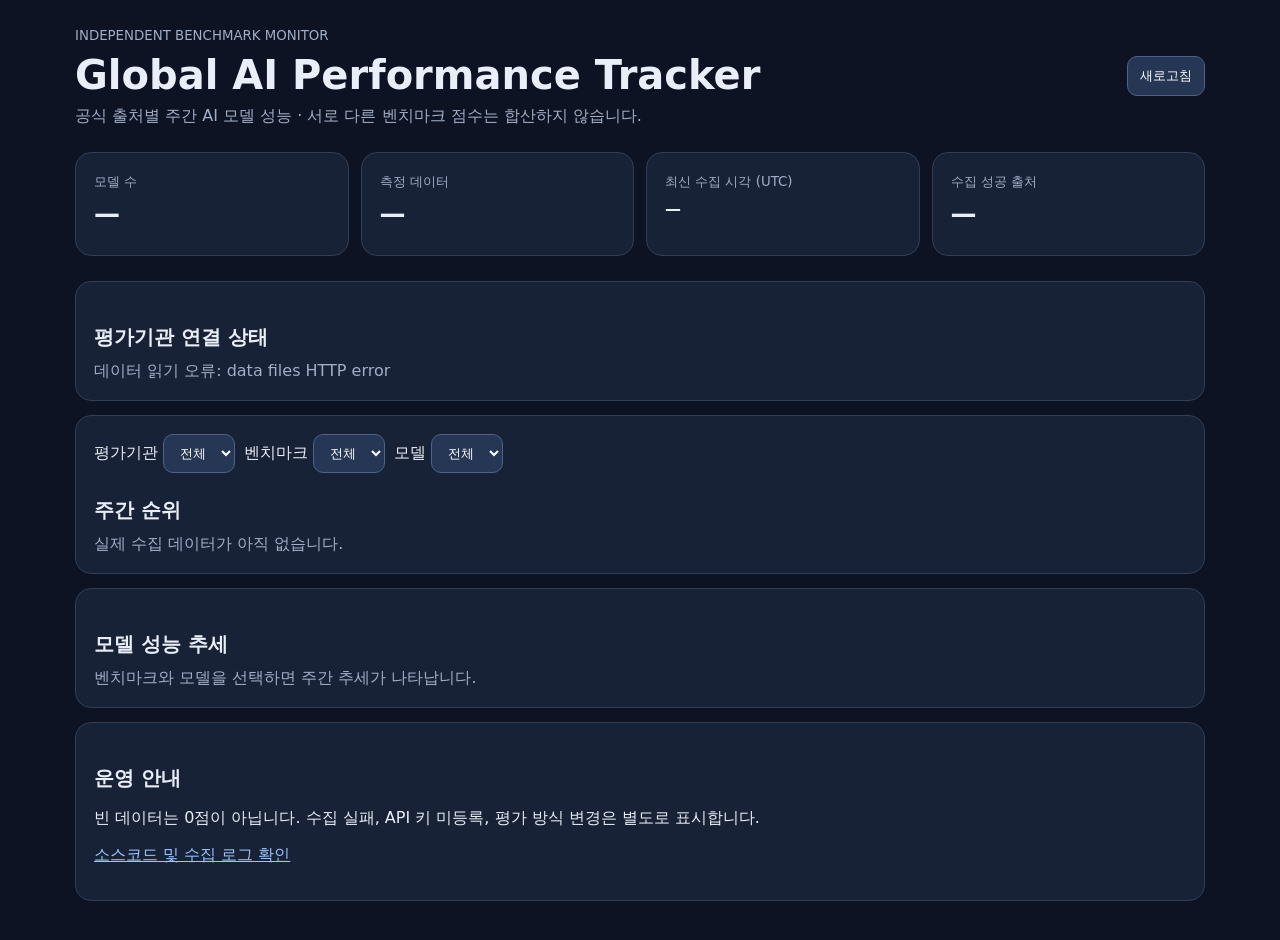
==== site/index.html @ 549c14bc "Add public AI benchmark dashboard UI" ====
<!doctype html><html lang="ko"><head><meta charset="utf-8"><meta name="viewport" content="width=device-width,initial-scale=1"><title>Global AI Benchmark Monitor</title><style>:root{font-family:system-ui,-apple-system,sans-serif;color:#e9eef8;background:#0d1322}*{box-sizing:border-box}body{margin:0}main{max-width:1180px;margin:auto;padding:25px}header{display:flex;flex-wrap:wrap;justify-content:space-between;align-items:center;gap:12px}h1{font-size:clamp(25px,4vw,40px);margin:8px 0}h2{font-size:20px;margin:24px 0 10px}.sub,.muted{color:#a2adc6}.cards{display:grid;grid-template-columns:repeat(auto-fit,minmax(200px,1fr));gap:12px;margin:25px 0}.card,section{border:1px solid #303e57;background:#172236;border-radius:16px;padding:18px}.card strong{display:block;font-size:26px;margin:8px 0}.controls{display:flex;gap:9px;flex-wrap:wrap}select,button{background:#253754;color:white;padding:10px 12px;border:1px solid #4d6388;border-radius:10px}button{cursor:pointer}table{border-collapse:collapse;width:100%;white-space:nowrap}td,th{border-bottom:1px solid #33415a;padding:12px;text-align:left}th{color:#a2adc6;font-weight:600;font-size:13px}section{overflow-x:auto;margin:14px 0}.up{color:#75d5a3}.down{color:#fb9c9c}a{color:#9cc3ff}svg{width:100%;height:240px}small{color:#a2adc6}#errors{white-space:pre-wrap}</style></head><body><main><header><div><small>INDEPENDENT BENCHMARK MONITOR</small><h1>Global AI Performance Tracker</h1><div class="sub">공식 출처별 주간 AI 모델 성능 · 서로 다른 벤치마크 점수는 합산하지 않습니다.</div></div><button onclick="location.reload()">새로고침</button></header><div class="cards"><div class="card"><small>모델 수</small><strong id="models">—</strong></div><div class="card"><small>측정 데이터</small><strong id="records">—</strong></div><div class="card"><small>최신 수집 시각 (UTC)</small><strong id="date" style="font-size:16px">—</strong></div><div class="card"><small>수집 성공 출처</small><strong id="sources">—</strong></div></div><section><h2>평가기관 연결 상태</h2><div id="statuses" class="muted">수집 결과를 불러오는 중입니다.</div></section><section><div class="controls"><label>평가기관 <select id="source"><option value="">전체</option></select></label><label>벤치마크 <select id="bench"><option value="">전체</option></select></label><label>모델 <select id="model"><option value="">전체</option></select></label></div><h2>주간 순위</h2><div id="table" class="muted">실제 수집 데이터가 아직 없습니다.</div></section><section><h2>모델 성능 추세</h2><div class="muted" id="trendhelp">벤치마크와 모델을 선택하면 주간 추세가 나타납니다.</div><div id="chart"></div></section><section><h2>운영 안내</h2><p>빈 데이터는 0점이 아닙니다. 수집 실패, API 키 미등록, 평가 방식 변경은 별도로 표시합니다.</p><p><a href="https://github.com/minijoaa85-cpu/-ai-global-monitor">소스코드 및 수집 로그 확인</a></p></section></main><script>
let history=[],snap=[],status={};const el=x=>document.getElementById(x),unique=a=>[...new Set(a)].sort((a,b)=>String(a).localeCompare(String(b))),fmt=x=>Number(x).toLocaleString('ko-KR',{maximumFractionDigits:3}),esc=x=>String(x??'').replace(/[&<>"']/g,c=>({'&':'&amp;','<':'&lt;','>':'&gt;','"':'&quot;',"'":'&#39;'}[c]));
const prop=(r,k)=>r[k]||'', sel=(id,arr)=>{const old=el(id).value;el(id).innerHTML='<option value="">전체</option>'+arr.map(x=>'<option>'+esc(x)+'</option>').join('');el(id).value=arr.includes(old)?old:''};
function render(){let src=el('source').value;sel('source',unique(snap.map(r=>r.source)));el('source').value=src;let base=snap.filter(r=>!src||r.source===src);sel('bench',unique(base.map(r=>r.benchmark)));let bench=el('bench').value;let selected=base.filter(r=>!bench||r.benchmark===bench);sel('model',unique(selected.map(r=>r.model)));let model=el('model').value;
let grouped={};for(let r of selected){let key=r.source+' / '+r.benchmark+' / '+r.version;(grouped[key]??=[]).push(r)}let out='';for(let [key,rows] of Object.entries(grouped)){rows.sort((a,b)=>a.higher_is_better===false?a.score-b.score:b.score-a.score);out+='<h3>'+esc(key)+'</h3><table><thead><tr><th>순위</th><th>모델</th><th>점수</th><th>전주 변화</th><th>근거</th></tr></thead><tbody>';rows.forEach((r,i)=>{if(model&&r.model!==model)return;let past=history.filter(h=>h.week!==status.week).flatMap(h=>h.records||[]).filter(p=>p.source===r.source&&p.benchmark===r.benchmark&&p.version===r.version&&p.model_id===r.model_id).slice(-1)[0];let d=past?Number(r.score)-Number(past.score):null;out+='<tr><td>'+(i+1)+'</td><td>'+esc(r.model)+'</td><td>'+fmt(r.score)+' '+esc(r.unit)+'</td><td class="'+(d===null?'':d>0?'up':d<0?'down':'')+'">'+(d===null?'신규/비교 불가':(d>0?'+':'')+fmt(d))+'</td><td><a target="_blank" rel="noopener" href="'+esc(r.source_url)+'">공식 출처</a></td></tr>'});out+='</tbody></table>'}el('table').innerHTML=out||'<p>표시할 데이터가 없습니다. 수집 상태를 확인하세요.</p>';plot(selected,model,bench)}
function plot(rows,model,bench){el('chart').innerHTML='';if(!model||!bench){el('trendhelp').textContent='벤치마크와 모델을 선택하면 해당 평가의 점수 추세를 확인할 수 있습니다.';return}let k=rows.find(r=>r.model===model);if(!k)return;let pts=history.map(h=>({week:h.week,r:(h.records||[]).find(r=>r.source===k.source&&r.benchmark===bench&&r.version===k.version&&r.model_id===k.model_id)})).filter(x=>x.r);if(pts.length<2){el('trendhelp').textContent='2회 이상의 주간 기록이 쌓이면 추세가 표시됩니다.';return}el('trendhelp').textContent=k.model+' · '+bench+' ('+k.unit+')';let a=pts.map(p=>Number(p.r.score)),lo=Math.min(...a),hi=Math.max(...a),rng=hi-lo||1;let coords=a.map((v,i)=>[35+i*650/(a.length-1),200-(v-lo)/rng*150]);el('chart').innerHTML='<svg viewBox="0 0 720 235" role="img" aria-label="주간 성능 추세"><polyline fill="none" stroke="#78aeff" stroke-width="3" points="'+coords.map(p=>p.join(',')).join(' ')+'"/>'+coords.map((p,i)=>'<circle cx="'+p[0]+'" cy="'+p[1]+'" r="5" fill="#95c3ff"><title>'+esc(pts[i].week)+': '+fmt(a[i])+'</title></circle>').join('')+'<text x="25" y="225" fill="#c6d3e8" font-size="13">'+esc(pts[0].week)+'</text><text x="550" y="225" fill="#c6d3e8" font-size="13">'+esc(pts.at(-1).week)+'</text></svg>'}
async function load(){try{let [a,b]=await Promise.all([fetch('data/history.json?'+Date.now()),fetch('data/status.json?'+Date.now())]);if(!a.ok||!b.ok)throw Error('data files HTTP error');history=await a.json();status=await b.json();if(!Array.isArray(history))throw Error('history format');snap=history.at(-1)?.records||[];el('models').textContent=unique(snap.map(r=>r.model_id)).length;el('records').textContent=snap.length;el('date').textContent=status.collected_at||'미실행';let states=status.sources||{};el('sources').textContent=Object.values(states).filter(x=>String(x).startsWith('OK')).length+' / '+Object.keys(states).length;el('statuses').innerHTML=Object.entries(states).map(([k,v])=>'<p><b>'+esc(k)+'</b> — '+esc(v)+'</p>').join('')||'아직 수집 이력이 없습니다.';render()}catch(e){el('statuses').textContent='데이터 읽기 오류: '+e.message}}['source','bench','model'].forEach(k=>el(k).addEventListener('change',render));load();
</script></body></html>
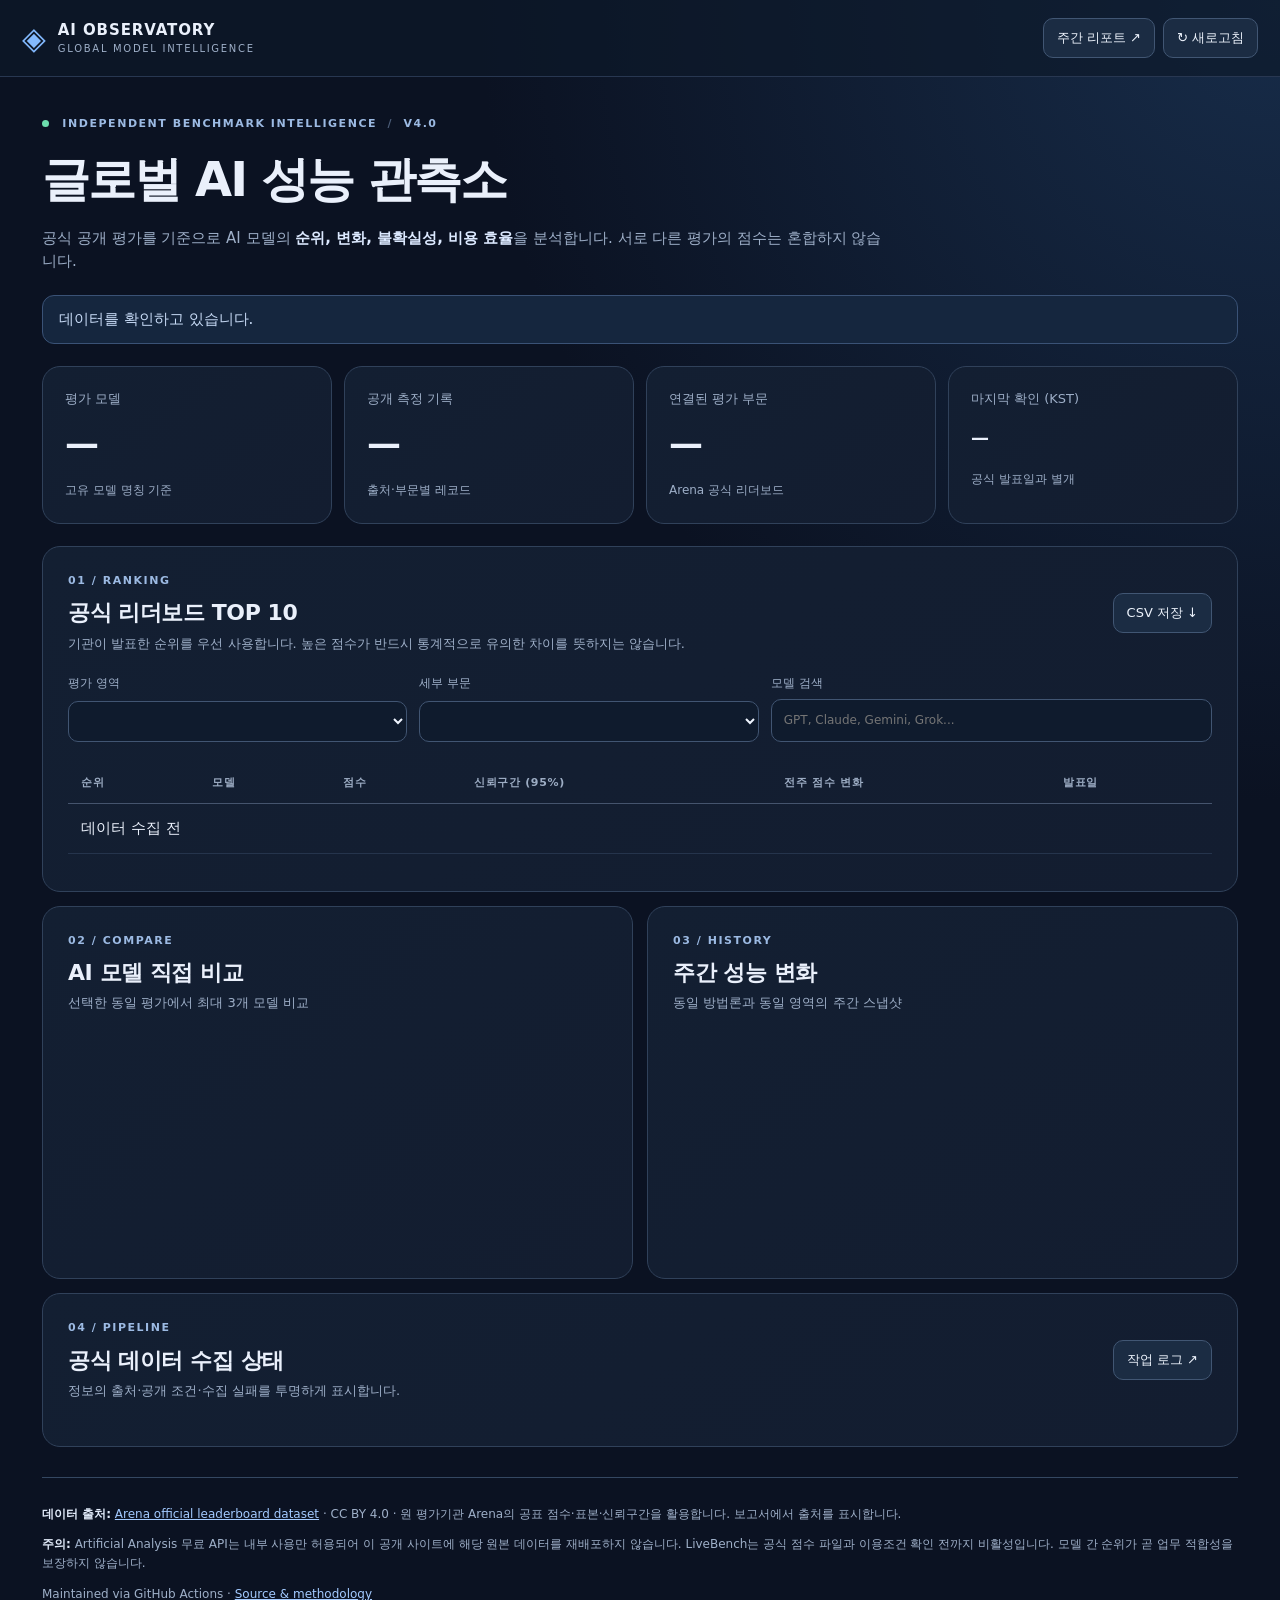
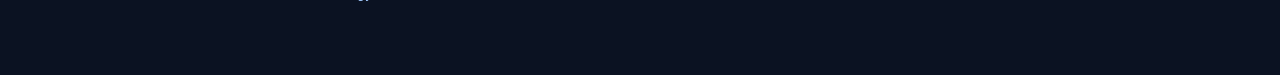
==== commit 5f4bb0a4: "V4 responsive observatory dashboard" ====
--- a/site/index.html
+++ b/site/index.html
@@ -1,8 +1,14 @@
-<!doctype html><html lang="ko"><head><meta charset="utf-8"><meta name="viewport" content="width=device-width,initial-scale=1"><title>Global AI Benchmark Monitor</title><style>:root{font-family:system-ui,-apple-system,sans-serif;color:#e9eef8;background:#0d1322}*{box-sizing:border-box}body{margin:0}main{max-width:1180px;margin:auto;padding:25px}header{display:flex;flex-wrap:wrap;justify-content:space-between;align-items:center;gap:12px}h1{font-size:clamp(25px,4vw,40px);margin:8px 0}h2{font-size:20px;margin:24px 0 10px}.sub,.muted{color:#a2adc6}.cards{display:grid;grid-template-columns:repeat(auto-fit,minmax(200px,1fr));gap:12px;margin:25px 0}.card,section{border:1px solid #303e57;background:#172236;border-radius:16px;padding:18px}.card strong{display:block;font-size:26px;margin:8px 0}.controls{display:flex;gap:9px;flex-wrap:wrap}select,button{background:#253754;color:white;padding:10px 12px;border:1px solid #4d6388;border-radius:10px}button{cursor:pointer}table{border-collapse:collapse;width:100%;white-space:nowrap}td,th{border-bottom:1px solid #33415a;padding:12px;text-align:left}th{color:#a2adc6;font-weight:600;font-size:13px}section{overflow-x:auto;margin:14px 0}.up{color:#75d5a3}.down{color:#fb9c9c}a{color:#9cc3ff}svg{width:100%;height:240px}small{color:#a2adc6}#errors{white-space:pre-wrap}</style></head><body><main><header><div><small>INDEPENDENT BENCHMARK MONITOR</small><h1>Global AI Performance Tracker</h1><div class="sub">공식 출처별 주간 AI 모델 성능 · 서로 다른 벤치마크 점수는 합산하지 않습니다.</div></div><button onclick="location.reload()">새로고침</button></header><div class="cards"><div class="card"><small>모델 수</small><strong id="models">—</strong></div><div class="card"><small>측정 데이터</small><strong id="records">—</strong></div><div class="card"><small>최신 수집 시각 (UTC)</small><strong id="date" style="font-size:16px">—</strong></div><div class="card"><small>수집 성공 출처</small><strong id="sources">—</strong></div></div><section><h2>평가기관 연결 상태</h2><div id="statuses" class="muted">수집 결과를 불러오는 중입니다.</div></section><section><div class="controls"><label>평가기관 <select id="source"><option value="">전체</option></select></label><label>벤치마크 <select id="bench"><option value="">전체</option></select></label><label>모델 <select id="model"><option value="">전체</option></select></label></div><h2>주간 순위</h2><div id="table" class="muted">실제 수집 데이터가 아직 없습니다.</div></section><section><h2>모델 성능 추세</h2><div class="muted" id="trendhelp">벤치마크와 모델을 선택하면 주간 추세가 나타납니다.</div><div id="chart"></div></section><section><h2>운영 안내</h2><p>빈 데이터는 0점이 아닙니다. 수집 실패, API 키 미등록, 평가 방식 변경은 별도로 표시합니다.</p><p><a href="https://github.com/minijoaa85-cpu/-ai-global-monitor">소스코드 및 수집 로그 확인</a></p></section></main><script>
-let history=[],snap=[],status={};const el=x=>document.getElementById(x),unique=a=>[...new Set(a)].sort((a,b)=>String(a).localeCompare(String(b))),fmt=x=>Number(x).toLocaleString('ko-KR',{maximumFractionDigits:3}),esc=x=>String(x??'').replace(/[&<>"']/g,c=>({'&':'&amp;','<':'&lt;','>':'&gt;','"':'&quot;',"'":'&#39;'}[c]));
-const prop=(r,k)=>r[k]||'', sel=(id,arr)=>{const old=el(id).value;el(id).innerHTML='<option value="">전체</option>'+arr.map(x=>'<option>'+esc(x)+'</option>').join('');el(id).value=arr.includes(old)?old:''};
-function render(){let src=el('source').value;sel('source',unique(snap.map(r=>r.source)));el('source').value=src;let base=snap.filter(r=>!src||r.source===src);sel('bench',unique(base.map(r=>r.benchmark)));let bench=el('bench').value;let selected=base.filter(r=>!bench||r.benchmark===bench);sel('model',unique(selected.map(r=>r.model)));let model=el('model').value;
-let grouped={};for(let r of selected){let key=r.source+' / '+r.benchmark+' / '+r.version;(grouped[key]??=[]).push(r)}let out='';for(let [key,rows] of Object.entries(grouped)){rows.sort((a,b)=>a.higher_is_better===false?a.score-b.score:b.score-a.score);out+='<h3>'+esc(key)+'</h3><table><thead><tr><th>순위</th><th>모델</th><th>점수</th><th>전주 변화</th><th>근거</th></tr></thead><tbody>';rows.forEach((r,i)=>{if(model&&r.model!==model)return;let past=history.filter(h=>h.week!==status.week).flatMap(h=>h.records||[]).filter(p=>p.source===r.source&&p.benchmark===r.benchmark&&p.version===r.version&&p.model_id===r.model_id).slice(-1)[0];let d=past?Number(r.score)-Number(past.score):null;out+='<tr><td>'+(i+1)+'</td><td>'+esc(r.model)+'</td><td>'+fmt(r.score)+' '+esc(r.unit)+'</td><td class="'+(d===null?'':d>0?'up':d<0?'down':'')+'">'+(d===null?'신규/비교 불가':(d>0?'+':'')+fmt(d))+'</td><td><a target="_blank" rel="noopener" href="'+esc(r.source_url)+'">공식 출처</a></td></tr>'});out+='</tbody></table>'}el('table').innerHTML=out||'<p>표시할 데이터가 없습니다. 수집 상태를 확인하세요.</p>';plot(selected,model,bench)}
-function plot(rows,model,bench){el('chart').innerHTML='';if(!model||!bench){el('trendhelp').textContent='벤치마크와 모델을 선택하면 해당 평가의 점수 추세를 확인할 수 있습니다.';return}let k=rows.find(r=>r.model===model);if(!k)return;let pts=history.map(h=>({week:h.week,r:(h.records||[]).find(r=>r.source===k.source&&r.benchmark===bench&&r.version===k.version&&r.model_id===k.model_id)})).filter(x=>x.r);if(pts.length<2){el('trendhelp').textContent='2회 이상의 주간 기록이 쌓이면 추세가 표시됩니다.';return}el('trendhelp').textContent=k.model+' · '+bench+' ('+k.unit+')';let a=pts.map(p=>Number(p.r.score)),lo=Math.min(...a),hi=Math.max(...a),rng=hi-lo||1;let coords=a.map((v,i)=>[35+i*650/(a.length-1),200-(v-lo)/rng*150]);el('chart').innerHTML='<svg viewBox="0 0 720 235" role="img" aria-label="주간 성능 추세"><polyline fill="none" stroke="#78aeff" stroke-width="3" points="'+coords.map(p=>p.join(',')).join(' ')+'"/>'+coords.map((p,i)=>'<circle cx="'+p[0]+'" cy="'+p[1]+'" r="5" fill="#95c3ff"><title>'+esc(pts[i].week)+': '+fmt(a[i])+'</title></circle>').join('')+'<text x="25" y="225" fill="#c6d3e8" font-size="13">'+esc(pts[0].week)+'</text><text x="550" y="225" fill="#c6d3e8" font-size="13">'+esc(pts.at(-1).week)+'</text></svg>'}
-async function load(){try{let [a,b]=await Promise.all([fetch('data/history.json?'+Date.now()),fetch('data/status.json?'+Date.now())]);if(!a.ok||!b.ok)throw Error('data files HTTP error');history=await a.json();status=await b.json();if(!Array.isArray(history))throw Error('history format');snap=history.at(-1)?.records||[];el('models').textContent=unique(snap.map(r=>r.model_id)).length;el('records').textContent=snap.length;el('date').textContent=status.collected_at||'미실행';let states=status.sources||{};el('sources').textContent=Object.values(states).filter(x=>String(x).startsWith('OK')).length+' / '+Object.keys(states).length;el('statuses').innerHTML=Object.entries(states).map(([k,v])=>'<p><b>'+esc(k)+'</b> — '+esc(v)+'</p>').join('')||'아직 수집 이력이 없습니다.';render()}catch(e){el('statuses').textContent='데이터 읽기 오류: '+e.message}}['source','bench','model'].forEach(k=>el(k).addEventListener('change',render));load();
-</script></body></html>+<!DOCTYPE html>
+<html lang="ko"><head><meta charset="UTF-8"><meta name="viewport" content="width=device-width,initial-scale=1"><meta name="theme-color" content="#0b1222"><meta name="description" content="공식 공개 데이터 기반 글로벌 생성형 AI 평가 분석 대시보드"><title>AI Observatory · Global benchmark V4.0</title><link rel="stylesheet" href="./v4.css"></head>
+<body><header class="topbar"><div class="brand"><span class="glyph">◈</span><div><b>AI OBSERVATORY</b><small>GLOBAL MODEL INTELLIGENCE</small></div></div><div class="headright"><a href="weekly-report.html" class="outline">주간 리포트 ↗</a><button id="refresh" class="outline">↻ 새로고침</button></div></header>
+<main><div class="eyebrow"><span class="dot"></span> INDEPENDENT BENCHMARK INTELLIGENCE <span class="sep">/</span> V4.0</div><h1>글로벌 AI 성능 관측소</h1><p class="subtitle">공식 공개 평가를 기준으로 AI 모델의 <strong>순위, 변화, 불확실성, 비용 효율</strong>을 분석합니다. 서로 다른 평가의 점수는 혼합하지 않습니다.</p>
+<div id="notice" class="notice" role="status">데이터를 확인하고 있습니다.</div>
+<div class="metrics"><article class="metric"><small>평가 모델</small><strong id="stat-models">—</strong><span>고유 모델 명칭 기준</span></article><article class="metric"><small>공개 측정 기록</small><strong id="stat-records">—</strong><span>출처·부문별 레코드</span></article><article class="metric"><small>연결된 평가 부문</small><strong id="stat-boards">—</strong><span>Arena 공식 리더보드</span></article><article class="metric"><small>마지막 확인 (KST)</small><strong id="stat-updated" class="date">—</strong><span>공식 발표일과 별개</span></article></div>
+<section class="panel"><div class="sectionhead"><div><div class="eyebrow">01 / RANKING</div><h2>공식 리더보드 TOP 10</h2><p>기관이 발표한 순위를 우선 사용합니다. 높은 점수가 반드시 통계적으로 유의한 차이를 뜻하지는 않습니다.</p></div><button id="export" class="outline">CSV 저장 ↓</button></div>
+<div class="filters"><label>평가 영역<select id="board"></select></label><label>세부 부문<select id="category"></select></label><label>모델 검색<input id="search" placeholder="GPT, Claude, Gemini, Grok..."></label></div>
+<div class="tablewrap"><table><thead><tr><th>순위</th><th>모델</th><th>점수</th><th>신뢰구간 (95%)</th><th>전주 점수 변화</th><th>발표일</th></tr></thead><tbody id="rankings"><tr><td colspan="6">데이터 수집 전</td></tr></tbody></table></div><div class="tablefoot" id="rank-foot"></div></section>
+<div class="twocol"><section class="panel"><div class="sectionhead"><div><div class="eyebrow">02 / COMPARE</div><h2>AI 모델 직접 비교</h2><p>선택한 동일 평가에서 최대 3개 모델 비교</p></div></div><div class="comparison-controls" id="compare-options"></div><div id="compare-chart" class="chartarea"></div></section>
+<section class="panel"><div class="sectionhead"><div><div class="eyebrow">03 / HISTORY</div><h2>주간 성능 변화</h2><p>동일 방법론과 동일 영역의 주간 스냅샷</p></div></div><div id="trend-chart" class="chartarea"></div><div id="trend-summary" class="muted"></div></section></div>
+<section class="panel"><div class="sectionhead"><div><div class="eyebrow">04 / PIPELINE</div><h2>공식 데이터 수집 상태</h2><p>정보의 출처·공개 조건·수집 실패를 투명하게 표시합니다.</p></div><a href="https://github.com/minijoaa85-cpu/-ai-global-monitor/actions" target="_blank" rel="noopener" class="outline">작업 로그 ↗</a></div><div id="source-state" class="states"></div></section>
+<footer><p><strong>데이터 출처:</strong> <a href="https://huggingface.co/datasets/lmarena-ai/leaderboard-dataset" target="_blank" rel="noopener">Arena official leaderboard dataset</a> · CC BY 4.0 · 원 평가기관 Arena의 공표 점수·표본·신뢰구간을 활용합니다. 보고서에서 출처를 표시합니다.</p><p><strong>주의:</strong> Artificial Analysis 무료 API는 내부 사용만 허용되어 이 공개 사이트에 해당 원본 데이터를 재배포하지 않습니다. LiveBench는 공식 점수 파일과 이용조건 확인 전까지 비활성입니다. 모델 간 순위가 곧 업무 적합성을 보장하지 않습니다.</p><p class="muted">Maintained via GitHub Actions · <a href="https://github.com/minijoaa85-cpu/-ai-global-monitor">Source & methodology</a></p></footer>
+</main><script defer src="./v4.js"></script></body></html>
--- a/site/v4.css
+++ b/site/v4.css
@@ -0,0 +1 @@
+:root{color-scheme:dark;--bg:#0b1222;--panel:#131f32;--panel2:#19283e;--edge:#30415a;--muted:#9eafc8;--txt:#eaf0fb;--a:#78bcff;--green:#6ddeae;--red:#ffa2a2}*{box-sizing:border-box}body{margin:0;background:radial-gradient(circle at 100% 0,#172c49 0,transparent 38%),var(--bg);color:var(--txt);font:15px/1.55 system-ui,-apple-system,"Noto Sans KR",sans-serif}a{color:#a3caff}button,select,input{font:inherit}button{cursor:pointer}.topbar{padding:18px max(22px,calc((100% - 1240px)/2));display:flex;align-items:center;justify-content:space-between;gap:12px;border-bottom:1px solid #283751;background:#0d1829aa}.brand{display:flex;align-items:center;gap:12px;line-height:1.25}.brand b{font-size:15px;letter-spacing:.06em}.brand small{display:block;font-size:10px;letter-spacing:.17em;color:var(--muted);margin-top:3px}.glyph{font-size:31px;color:#83baff}.headright{display:flex;gap:8px}.outline{border:1px solid #415673;background:#1b2c43;color:#edf3fc;padding:9px 13px;border-radius:10px;text-decoration:none;font-size:13px;white-space:nowrap}main{max-width:1240px;margin:0 auto;padding:38px 22px 60px}.eyebrow{font-size:11px;letter-spacing:.14em;color:#9cbae3;font-weight:700}.dot{display:inline-block;background:var(--green);width:7px;height:7px;border-radius:50%;margin-right:8px}.sep{opacity:.45;margin:0 5px}h1{font-size:clamp(30px,4.6vw,48px);margin:10px 0;letter-spacing:-.04em}h2{font-size:22px;margin:7px 0 3px;letter-spacing:-.02em}.subtitle{color:var(--muted);margin:0 0 22px;max-width:840px}.subtitle strong{color:#dce9ff}.notice{padding:12px 16px;border:1px solid #3a5276;border-radius:12px;background:#15263e;margin:16px 0;color:#c7daf5}.metrics{display:grid;grid-template-columns:repeat(4,minmax(0,1fr));gap:12px;margin:22px 0}.metric,.panel{background:linear-gradient(145deg,var(--panel),#131d30);border:1px solid var(--edge);border-radius:18px;min-width:0}.metric{padding:22px}.metric small{display:block;color:var(--muted);font-size:13px}.metric strong{font-size:34px;letter-spacing:-.04em;display:block;margin:8px 0}.metric strong.date{font-size:18px;letter-spacing:0;margin:15px 0}.metric span{color:var(--muted);font-size:12px}.panel{padding:25px;margin-top:14px}.sectionhead{display:flex;align-items:center;justify-content:space-between;gap:14px;margin-bottom:20px}.sectionhead p{color:var(--muted);font-size:13px;margin:0}.filters{display:grid;grid-template-columns:1fr 1fr 1.3fr;gap:12px;margin-bottom:20px}.filters label{font-size:12px;color:var(--muted);display:grid;gap:7px}.filters select,.filters input{width:100%;padding:11px 12px;border-radius:10px;border:1px solid #415572;background:#0f1b2d;color:#eff5ff;outline-offset:2px}.tablewrap{overflow-x:auto}table{width:100%;border-collapse:collapse;white-space:nowrap}th{font-size:11px;letter-spacing:.06em;text-transform:uppercase;color:#9dadc4;text-align:left;font-weight:600;border-bottom:1px solid #45546d;padding:12px 13px}td{padding:13px;border-bottom:1px solid #25344c}td.model{font-weight:650}td .provider{display:block;color:var(--muted);font-weight:400;font-size:12px}td .rank{background:#233b55;border-radius:8px;padding:4px 9px}.up{color:var(--green)}.down{color:var(--red)}.muted,.tablefoot{color:var(--muted);font-size:12px}.tablefoot{margin-top:12px}.twocol{display:grid;grid-template-columns:1fr 1fr;gap:14px}.twocol .panel{margin-top:14px}.comparison-controls{display:flex;flex-wrap:wrap;gap:8px;margin:10px 0}.option{display:flex;align-items:center;gap:6px;border:1px solid #36506e;background:#1c3048;padding:7px 11px;border-radius:25px;font-size:12px;max-width:100%}.option input{accent-color:#81baff}.chartarea{min-height:210px;display:flex;flex-direction:column;justify-content:center;gap:11px}.barrow{display:grid;grid-template-columns:minmax(80px,1.6fr) minmax(90px,2fr) 65px;gap:10px;align-items:center;font-size:12px}.barrow .name{overflow:hidden;text-overflow:ellipsis;white-space:nowrap}.track{height:13px;border-radius:6px;background:#263d57;overflow:hidden}.fill{height:100%;border-radius:6px;background:#81baff}.fill.second{background:#70dcc9}.fill.third{background:#f4c48b}.chartarea svg{width:100%;min-height:215px}.chartarea text{fill:#afc2db;font:11px system-ui}.states{display:grid;grid-template-columns:repeat(2,minmax(0,1fr));gap:10px}.state{border:1px solid #384c68;background:#17273c;padding:13px;border-radius:12px;overflow-wrap:anywhere}.state b{font-size:13px}.state span{display:block;color:var(--muted);font-size:12px;margin-top:5px}.state.good b{color:var(--green)}.state.bad b{color:#ffc3a4}footer{margin-top:30px;font-size:12px;color:var(--muted);border-top:1px solid #344761;padding-top:15px}footer strong{color:#e2ebfa}@media(max-width:900px){.metrics{grid-template-columns:repeat(2,1fr)}.twocol{grid-template-columns:1fr}.metric strong{font-size:29px}}@media(max-width:580px){main{padding:28px 15px}.topbar{padding:13px 15px}.brand small{font-size:9px}.headright .outline{font-size:11px;padding:8px}.metrics{gap:9px}.metric{padding:16px}.metric strong{font-size:26px}.metric strong.date{font-size:13px}.panel{padding:17px}.filters{grid-template-columns:1fr 1fr}.filters label:last-child{grid-column:1 / -1}.sectionhead{align-items:start}.sectionhead .outline{padding:7px 9px}.states{grid-template-columns:1fr}h2{font-size:19px}.chartarea{min-height:190px}}
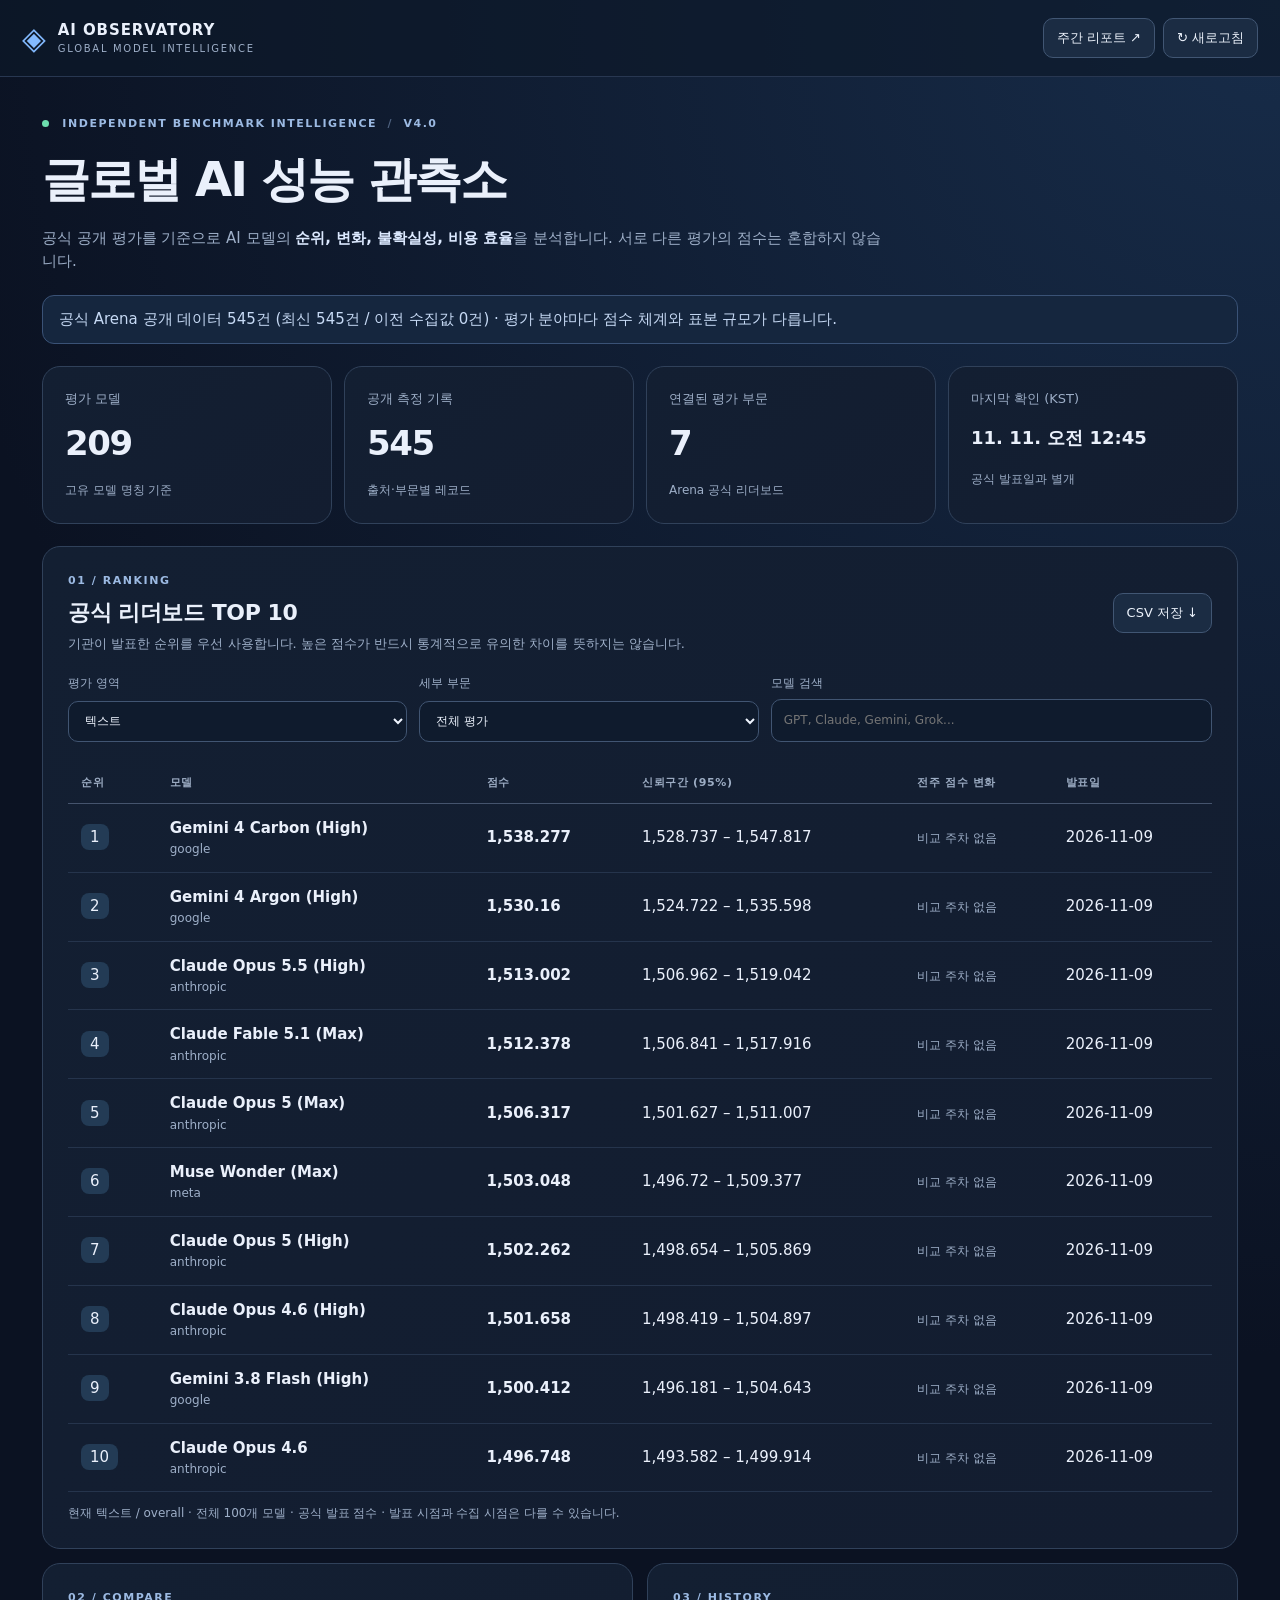
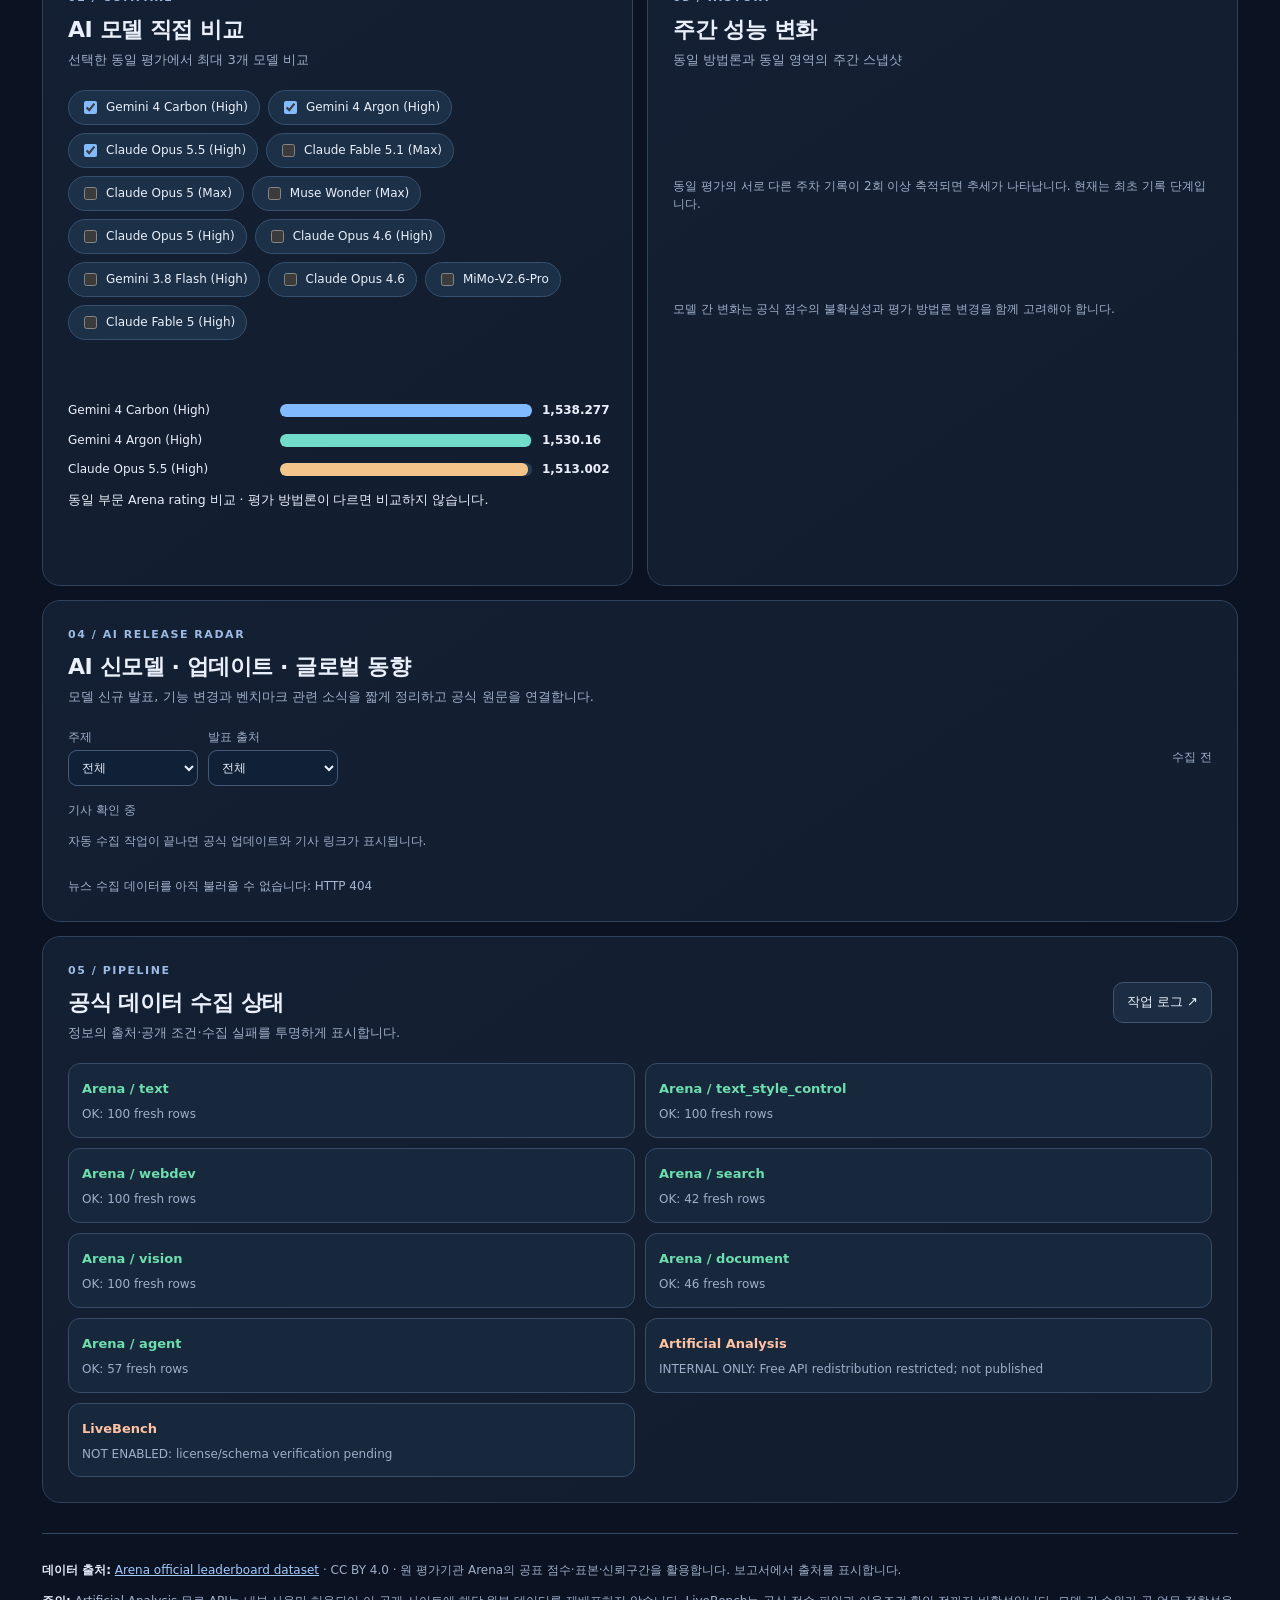
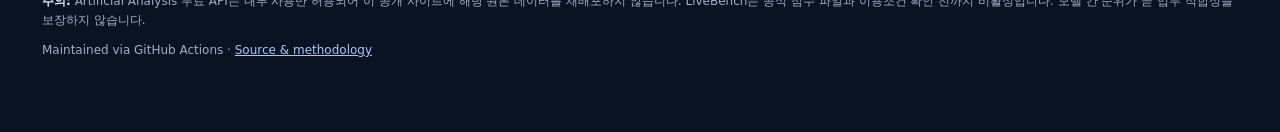
==== commit 6ee47cd3: "Add official AI news and release radar to V4 dashboard" ====
--- a/site/index.html
+++ b/site/index.html
@@ -9,6 +9,7 @@
 <div class="tablewrap"><table><thead><tr><th>순위</th><th>모델</th><th>점수</th><th>신뢰구간 (95%)</th><th>전주 점수 변화</th><th>발표일</th></tr></thead><tbody id="rankings"><tr><td colspan="6">데이터 수집 전</td></tr></tbody></table></div><div class="tablefoot" id="rank-foot"></div></section>
 <div class="twocol"><section class="panel"><div class="sectionhead"><div><div class="eyebrow">02 / COMPARE</div><h2>AI 모델 직접 비교</h2><p>선택한 동일 평가에서 최대 3개 모델 비교</p></div></div><div class="comparison-controls" id="compare-options"></div><div id="compare-chart" class="chartarea"></div></section>
 <section class="panel"><div class="sectionhead"><div><div class="eyebrow">03 / HISTORY</div><h2>주간 성능 변화</h2><p>동일 방법론과 동일 영역의 주간 스냅샷</p></div></div><div id="trend-chart" class="chartarea"></div><div id="trend-summary" class="muted"></div></section></div>
-<section class="panel"><div class="sectionhead"><div><div class="eyebrow">04 / PIPELINE</div><h2>공식 데이터 수집 상태</h2><p>정보의 출처·공개 조건·수집 실패를 투명하게 표시합니다.</p></div><a href="https://github.com/minijoaa85-cpu/-ai-global-monitor/actions" target="_blank" rel="noopener" class="outline">작업 로그 ↗</a></div><div id="source-state" class="states"></div></section>
+<section class="panel" id="ai-news-board"><div class="sectionhead"><div><div class="eyebrow">04 / AI RELEASE RADAR</div><h2>AI 신모델 · 업데이트 · 글로벌 동향</h2><p>모델 신규 발표, 기능 변경과 벤치마크 관련 소식을 짧게 정리하고 공식 원문을 연결합니다.</p></div></div><div class="news-toolbar"><label>주제<select id="ai-news-kind"><option>전체</option></select></label><label>발표 출처<select id="ai-news-source"><option>전체</option></select></label><span class="muted" id="ai-news-count">수집 전</span></div><div class="muted" id="ai-news-updated">기사 확인 중</div><div class="news-grid" id="ai-news-items"><p class="muted">공식 발표 기사 수집 중입니다.</p></div><p class="news-disclaimer" id="ai-news-status">원문 링크를 확인한 공식 발표 위주로 모읍니다. 출시 소식은 벤치마크 점수나 다음 순위를 보장하지 않습니다.</p></section>
+<section class="panel"><div class="sectionhead"><div><div class="eyebrow">05 / PIPELINE</div><h2>공식 데이터 수집 상태</h2><p>정보의 출처·공개 조건·수집 실패를 투명하게 표시합니다.</p></div><a href="https://github.com/minijoaa85-cpu/-ai-global-monitor/actions" target="_blank" rel="noopener" class="outline">작업 로그 ↗</a></div><div id="source-state" class="states"></div></section>
 <footer><p><strong>데이터 출처:</strong> <a href="https://huggingface.co/datasets/lmarena-ai/leaderboard-dataset" target="_blank" rel="noopener">Arena official leaderboard dataset</a> · CC BY 4.0 · 원 평가기관 Arena의 공표 점수·표본·신뢰구간을 활용합니다. 보고서에서 출처를 표시합니다.</p><p><strong>주의:</strong> Artificial Analysis 무료 API는 내부 사용만 허용되어 이 공개 사이트에 해당 원본 데이터를 재배포하지 않습니다. LiveBench는 공식 점수 파일과 이용조건 확인 전까지 비활성입니다. 모델 간 순위가 곧 업무 적합성을 보장하지 않습니다.</p><p class="muted">Maintained via GitHub Actions · <a href="https://github.com/minijoaa85-cpu/-ai-global-monitor">Source & methodology</a></p></footer>
-</main><script defer src="./v4.js"></script></body></html>+</main><script defer src="./v4.js"></script><script defer src="./news.js"></script></body></html>
--- a/site/v4.css
+++ b/site/v4.css
@@ -1 +1,3 @@
-:root{color-scheme:dark;--bg:#0b1222;--panel:#131f32;--panel2:#19283e;--edge:#30415a;--muted:#9eafc8;--txt:#eaf0fb;--a:#78bcff;--green:#6ddeae;--red:#ffa2a2}*{box-sizing:border-box}body{margin:0;background:radial-gradient(circle at 100% 0,#172c49 0,transparent 38%),var(--bg);color:var(--txt);font:15px/1.55 system-ui,-apple-system,"Noto Sans KR",sans-serif}a{color:#a3caff}button,select,input{font:inherit}button{cursor:pointer}.topbar{padding:18px max(22px,calc((100% - 1240px)/2));display:flex;align-items:center;justify-content:space-between;gap:12px;border-bottom:1px solid #283751;background:#0d1829aa}.brand{display:flex;align-items:center;gap:12px;line-height:1.25}.brand b{font-size:15px;letter-spacing:.06em}.brand small{display:block;font-size:10px;letter-spacing:.17em;color:var(--muted);margin-top:3px}.glyph{font-size:31px;color:#83baff}.headright{display:flex;gap:8px}.outline{border:1px solid #415673;background:#1b2c43;color:#edf3fc;padding:9px 13px;border-radius:10px;text-decoration:none;font-size:13px;white-space:nowrap}main{max-width:1240px;margin:0 auto;padding:38px 22px 60px}.eyebrow{font-size:11px;letter-spacing:.14em;color:#9cbae3;font-weight:700}.dot{display:inline-block;background:var(--green);width:7px;height:7px;border-radius:50%;margin-right:8px}.sep{opacity:.45;margin:0 5px}h1{font-size:clamp(30px,4.6vw,48px);margin:10px 0;letter-spacing:-.04em}h2{font-size:22px;margin:7px 0 3px;letter-spacing:-.02em}.subtitle{color:var(--muted);margin:0 0 22px;max-width:840px}.subtitle strong{color:#dce9ff}.notice{padding:12px 16px;border:1px solid #3a5276;border-radius:12px;background:#15263e;margin:16px 0;color:#c7daf5}.metrics{display:grid;grid-template-columns:repeat(4,minmax(0,1fr));gap:12px;margin:22px 0}.metric,.panel{background:linear-gradient(145deg,var(--panel),#131d30);border:1px solid var(--edge);border-radius:18px;min-width:0}.metric{padding:22px}.metric small{display:block;color:var(--muted);font-size:13px}.metric strong{font-size:34px;letter-spacing:-.04em;display:block;margin:8px 0}.metric strong.date{font-size:18px;letter-spacing:0;margin:15px 0}.metric span{color:var(--muted);font-size:12px}.panel{padding:25px;margin-top:14px}.sectionhead{display:flex;align-items:center;justify-content:space-between;gap:14px;margin-bottom:20px}.sectionhead p{color:var(--muted);font-size:13px;margin:0}.filters{display:grid;grid-template-columns:1fr 1fr 1.3fr;gap:12px;margin-bottom:20px}.filters label{font-size:12px;color:var(--muted);display:grid;gap:7px}.filters select,.filters input{width:100%;padding:11px 12px;border-radius:10px;border:1px solid #415572;background:#0f1b2d;color:#eff5ff;outline-offset:2px}.tablewrap{overflow-x:auto}table{width:100%;border-collapse:collapse;white-space:nowrap}th{font-size:11px;letter-spacing:.06em;text-transform:uppercase;color:#9dadc4;text-align:left;font-weight:600;border-bottom:1px solid #45546d;padding:12px 13px}td{padding:13px;border-bottom:1px solid #25344c}td.model{font-weight:650}td .provider{display:block;color:var(--muted);font-weight:400;font-size:12px}td .rank{background:#233b55;border-radius:8px;padding:4px 9px}.up{color:var(--green)}.down{color:var(--red)}.muted,.tablefoot{color:var(--muted);font-size:12px}.tablefoot{margin-top:12px}.twocol{display:grid;grid-template-columns:1fr 1fr;gap:14px}.twocol .panel{margin-top:14px}.comparison-controls{display:flex;flex-wrap:wrap;gap:8px;margin:10px 0}.option{display:flex;align-items:center;gap:6px;border:1px solid #36506e;background:#1c3048;padding:7px 11px;border-radius:25px;font-size:12px;max-width:100%}.option input{accent-color:#81baff}.chartarea{min-height:210px;display:flex;flex-direction:column;justify-content:center;gap:11px}.barrow{display:grid;grid-template-columns:minmax(80px,1.6fr) minmax(90px,2fr) 65px;gap:10px;align-items:center;font-size:12px}.barrow .name{overflow:hidden;text-overflow:ellipsis;white-space:nowrap}.track{height:13px;border-radius:6px;background:#263d57;overflow:hidden}.fill{height:100%;border-radius:6px;background:#81baff}.fill.second{background:#70dcc9}.fill.third{background:#f4c48b}.chartarea svg{width:100%;min-height:215px}.chartarea text{fill:#afc2db;font:11px system-ui}.states{display:grid;grid-template-columns:repeat(2,minmax(0,1fr));gap:10px}.state{border:1px solid #384c68;background:#17273c;padding:13px;border-radius:12px;overflow-wrap:anywhere}.state b{font-size:13px}.state span{display:block;color:var(--muted);font-size:12px;margin-top:5px}.state.good b{color:var(--green)}.state.bad b{color:#ffc3a4}footer{margin-top:30px;font-size:12px;color:var(--muted);border-top:1px solid #344761;padding-top:15px}footer strong{color:#e2ebfa}@media(max-width:900px){.metrics{grid-template-columns:repeat(2,1fr)}.twocol{grid-template-columns:1fr}.metric strong{font-size:29px}}@media(max-width:580px){main{padding:28px 15px}.topbar{padding:13px 15px}.brand small{font-size:9px}.headright .outline{font-size:11px;padding:8px}.metrics{gap:9px}.metric{padding:16px}.metric strong{font-size:26px}.metric strong.date{font-size:13px}.panel{padding:17px}.filters{grid-template-columns:1fr 1fr}.filters label:last-child{grid-column:1 / -1}.sectionhead{align-items:start}.sectionhead .outline{padding:7px 9px}.states{grid-template-columns:1fr}h2{font-size:19px}.chartarea{min-height:190px}}+:root{color-scheme:dark;--bg:#0b1222;--panel:#131f32;--panel2:#19283e;--edge:#30415a;--muted:#9eafc8;--txt:#eaf0fb;--a:#78bcff;--green:#6ddeae;--red:#ffa2a2}*{box-sizing:border-box}body{margin:0;background:radial-gradient(circle at 100% 0,#172c49 0,transparent 38%),var(--bg);color:var(--txt);font:15px/1.55 system-ui,-apple-system,"Noto Sans KR",sans-serif}a{color:#a3caff}button,select,input{font:inherit}button{cursor:pointer}.topbar{padding:18px max(22px,calc((100% - 1240px)/2));display:flex;align-items:center;justify-content:space-between;gap:12px;border-bottom:1px solid #283751;background:#0d1829aa}.brand{display:flex;align-items:center;gap:12px;line-height:1.25}.brand b{font-size:15px;letter-spacing:.06em}.brand small{display:block;font-size:10px;letter-spacing:.17em;color:var(--muted);margin-top:3px}.glyph{font-size:31px;color:#83baff}.headright{display:flex;gap:8px}.outline{border:1px solid #415673;background:#1b2c43;color:#edf3fc;padding:9px 13px;border-radius:10px;text-decoration:none;font-size:13px;white-space:nowrap}main{max-width:1240px;margin:0 auto;padding:38px 22px 60px}.eyebrow{font-size:11px;letter-spacing:.14em;color:#9cbae3;font-weight:700}.dot{display:inline-block;background:var(--green);width:7px;height:7px;border-radius:50%;margin-right:8px}.sep{opacity:.45;margin:0 5px}h1{font-size:clamp(30px,4.6vw,48px);margin:10px 0;letter-spacing:-.04em}h2{font-size:22px;margin:7px 0 3px;letter-spacing:-.02em}.subtitle{color:var(--muted);margin:0 0 22px;max-width:840px}.subtitle strong{color:#dce9ff}.notice{padding:12px 16px;border:1px solid #3a5276;border-radius:12px;background:#15263e;margin:16px 0;color:#c7daf5}.metrics{display:grid;grid-template-columns:repeat(4,minmax(0,1fr));gap:12px;margin:22px 0}.metric,.panel{background:linear-gradient(145deg,var(--panel),#131d30);border:1px solid var(--edge);border-radius:18px;min-width:0}.metric{padding:22px}.metric small{display:block;color:var(--muted);font-size:13px}.metric strong{font-size:34px;letter-spacing:-.04em;display:block;margin:8px 0}.metric strong.date{font-size:18px;letter-spacing:0;margin:15px 0}.metric span{color:var(--muted);font-size:12px}.panel{padding:25px;margin-top:14px}.sectionhead{display:flex;align-items:center;justify-content:space-between;gap:14px;margin-bottom:20px}.sectionhead p{color:var(--muted);font-size:13px;margin:0}.filters{display:grid;grid-template-columns:1fr 1fr 1.3fr;gap:12px;margin-bottom:20px}.filters label{font-size:12px;color:var(--muted);display:grid;gap:7px}.filters select,.filters input{width:100%;padding:11px 12px;border-radius:10px;border:1px solid #415572;background:#0f1b2d;color:#eff5ff;outline-offset:2px}.tablewrap{overflow-x:auto}table{width:100%;border-collapse:collapse;white-space:nowrap}th{font-size:11px;letter-spacing:.06em;text-transform:uppercase;color:#9dadc4;text-align:left;font-weight:600;border-bottom:1px solid #45546d;padding:12px 13px}td{padding:13px;border-bottom:1px solid #25344c}td.model{font-weight:650}td .provider{display:block;color:var(--muted);font-weight:400;font-size:12px}td .rank{background:#233b55;border-radius:8px;padding:4px 9px}.up{color:var(--green)}.down{color:var(--red)}.muted,.tablefoot{color:var(--muted);font-size:12px}.tablefoot{margin-top:12px}.twocol{display:grid;grid-template-columns:1fr 1fr;gap:14px}.twocol .panel{margin-top:14px}.comparison-controls{display:flex;flex-wrap:wrap;gap:8px;margin:10px 0}.option{display:flex;align-items:center;gap:6px;border:1px solid #36506e;background:#1c3048;padding:7px 11px;border-radius:25px;font-size:12px;max-width:100%}.option input{accent-color:#81baff}.chartarea{min-height:210px;display:flex;flex-direction:column;justify-content:center;gap:11px}.barrow{display:grid;grid-template-columns:minmax(80px,1.6fr) minmax(90px,2fr) 65px;gap:10px;align-items:center;font-size:12px}.barrow .name{overflow:hidden;text-overflow:ellipsis;white-space:nowrap}.track{height:13px;border-radius:6px;background:#263d57;overflow:hidden}.fill{height:100%;border-radius:6px;background:#81baff}.fill.second{background:#70dcc9}.fill.third{background:#f4c48b}.chartarea svg{width:100%;min-height:215px}.chartarea text{fill:#afc2db;font:11px system-ui}.states{display:grid;grid-template-columns:repeat(2,minmax(0,1fr));gap:10px}.state{border:1px solid #384c68;background:#17273c;padding:13px;border-radius:12px;overflow-wrap:anywhere}.state b{font-size:13px}.state span{display:block;color:var(--muted);font-size:12px;margin-top:5px}.state.good b{color:var(--green)}.state.bad b{color:#ffc3a4}footer{margin-top:30px;font-size:12px;color:var(--muted);border-top:1px solid #344761;padding-top:15px}footer strong{color:#e2ebfa}@media(max-width:900px){.metrics{grid-template-columns:repeat(2,1fr)}.twocol{grid-template-columns:1fr}.metric strong{font-size:29px}}@media(max-width:580px){main{padding:28px 15px}.topbar{padding:13px 15px}.brand small{font-size:9px}.headright .outline{font-size:11px;padding:8px}.metrics{gap:9px}.metric{padding:16px}.metric strong{font-size:26px}.metric strong.date{font-size:13px}.panel{padding:17px}.filters{grid-template-columns:1fr 1fr}.filters label:last-child{grid-column:1 / -1}.sectionhead{align-items:start}.sectionhead .outline{padding:7px 9px}.states{grid-template-columns:1fr}h2{font-size:19px}.chartarea{min-height:190px}}
+/* V4.1 editorial updates board */
+.news-toolbar{display:flex;align-items:center;gap:10px;flex-wrap:wrap;margin-bottom:15px}.news-toolbar label{display:flex;flex-direction:column;gap:4px;font-size:12px;color:var(--muted)}.news-toolbar select{background:#102037;border:1px solid #455a78;border-radius:9px;color:#eaf2ff;min-width:130px;padding:9px}.news-toolbar .muted{margin-left:auto}.news-grid{display:grid;grid-template-columns:repeat(2,minmax(0,1fr));gap:12px}.news-item{border:1px solid #354763;background:#17283e;border-radius:13px;padding:17px;min-width:0}.news-meta{display:flex;gap:8px;align-items:center;flex-wrap:wrap;font-size:11px;color:#a9bad3}.news-tag{border:1px solid #46668a;border-radius:14px;padding:2px 8px;color:#9bd0ff}.news-stale{color:#f8c17e}.news-item h3{font-size:16px;line-height:1.4;margin:12px 0 8px;overflow-wrap:anywhere}.news-item p{font-size:13px;line-height:1.6;color:#b5c4d9;margin:0 0 13px;overflow-wrap:anywhere}.news-item a{font-size:13px;font-weight:650;color:#9ccfff;text-decoration:none}.news-item a:hover{text-decoration:underline}.news-disclaimer{color:#a4b4ce;font-size:12px;margin:15px 0 0}@media(max-width:680px){.news-grid{grid-template-columns:1fr}.news-toolbar .muted{margin-left:0;width:100%}.news-item{padding:15px}}
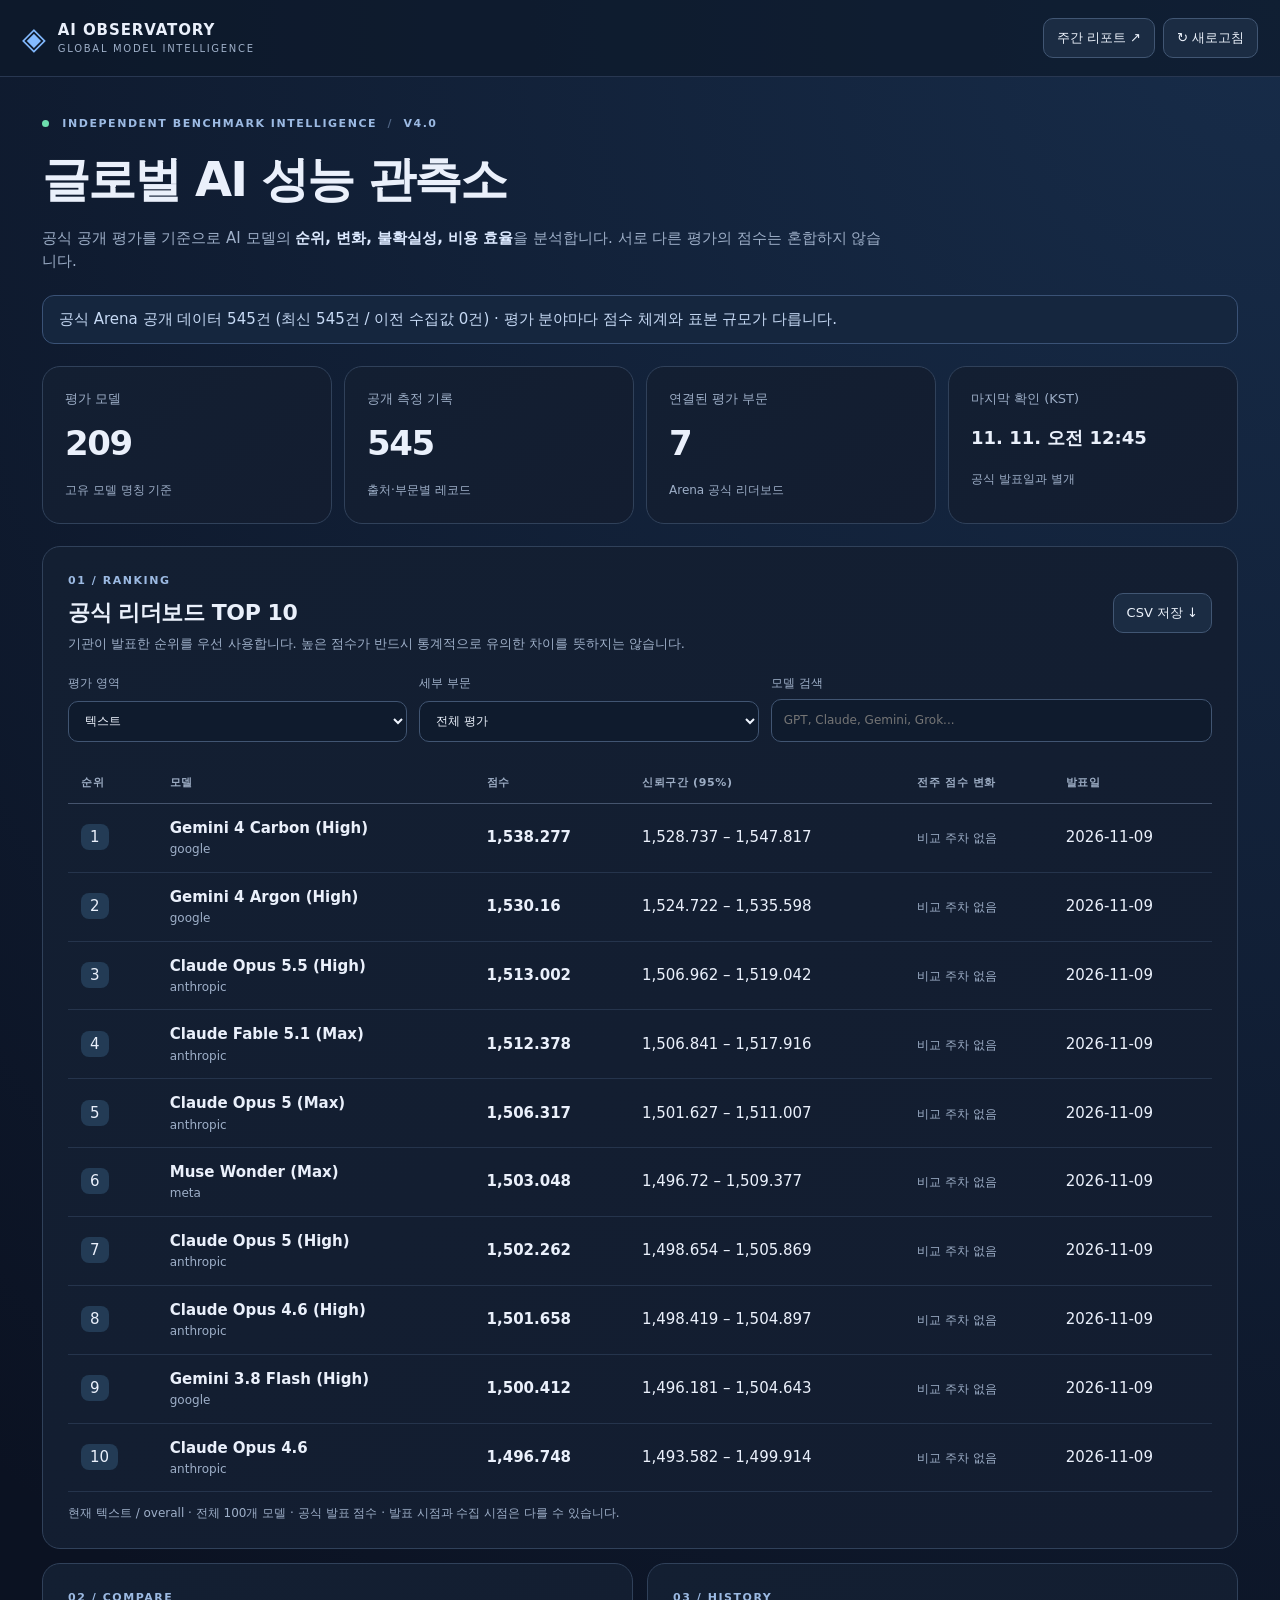
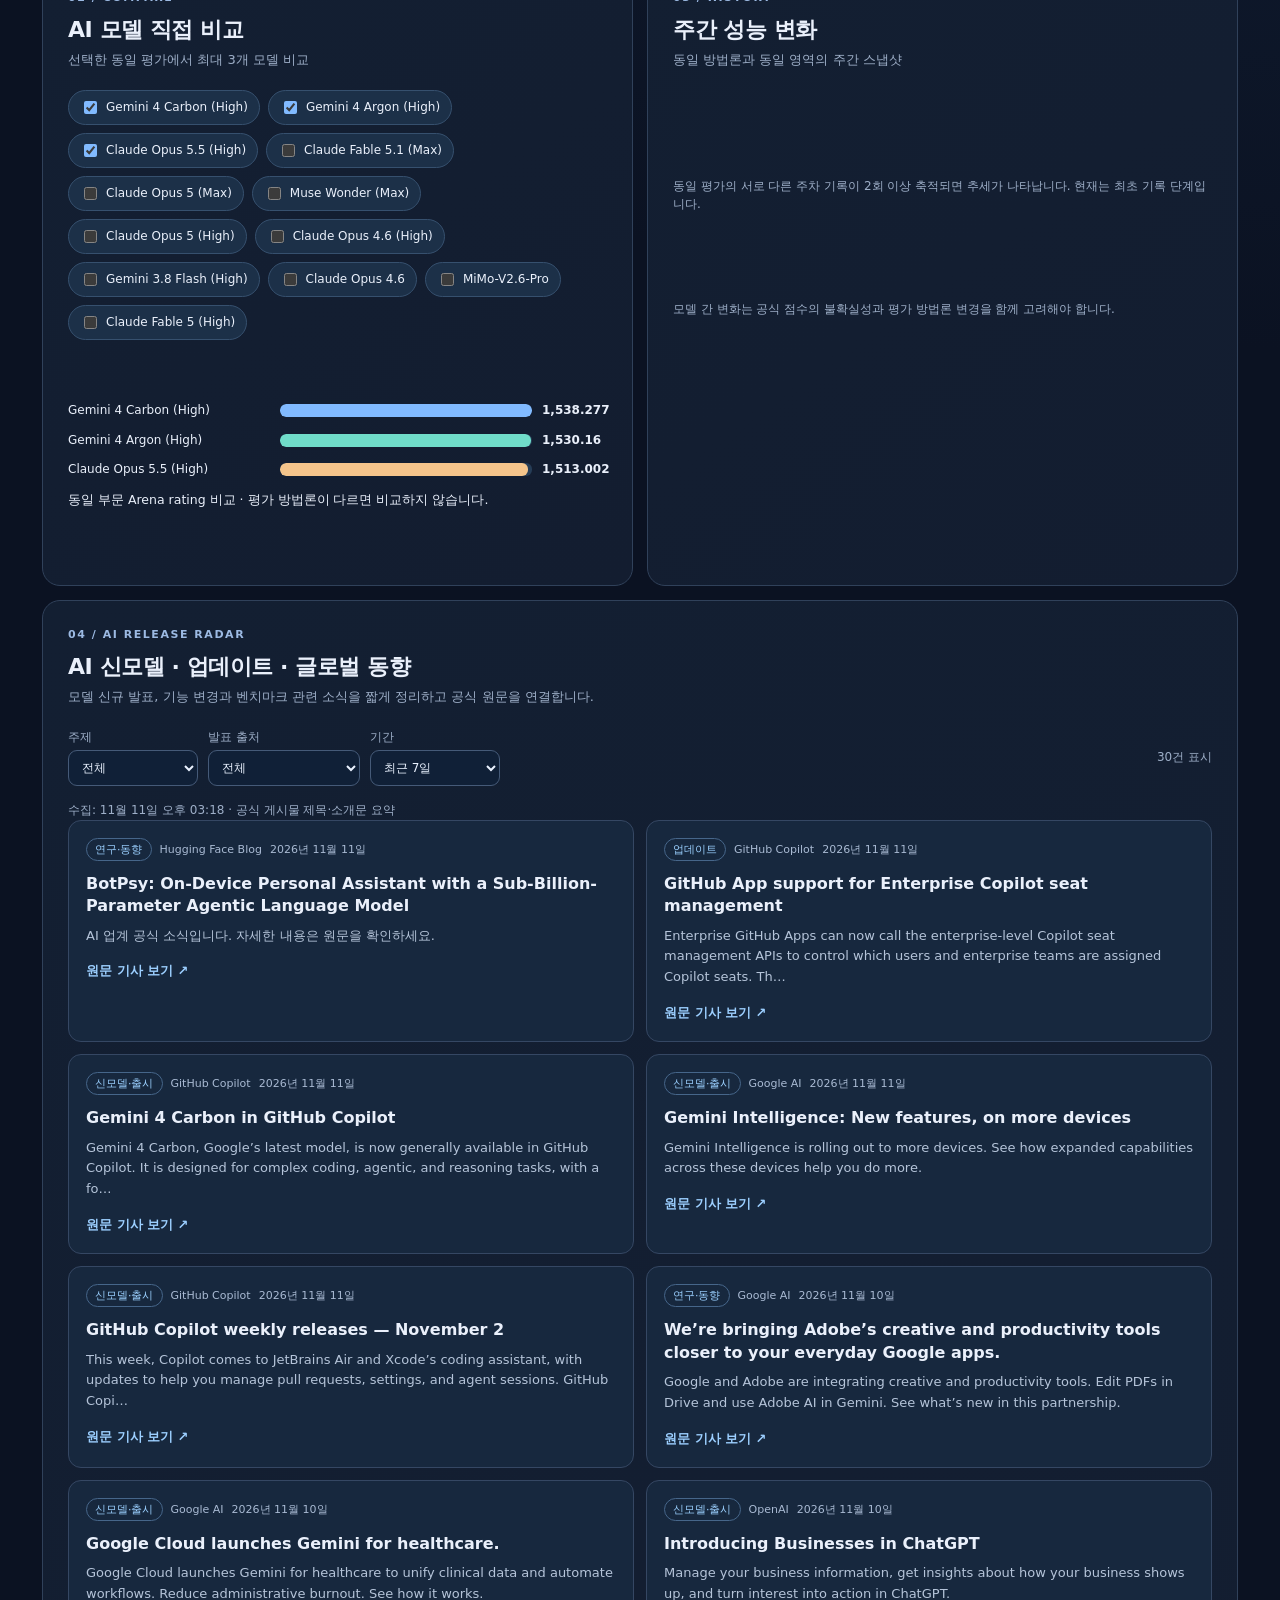
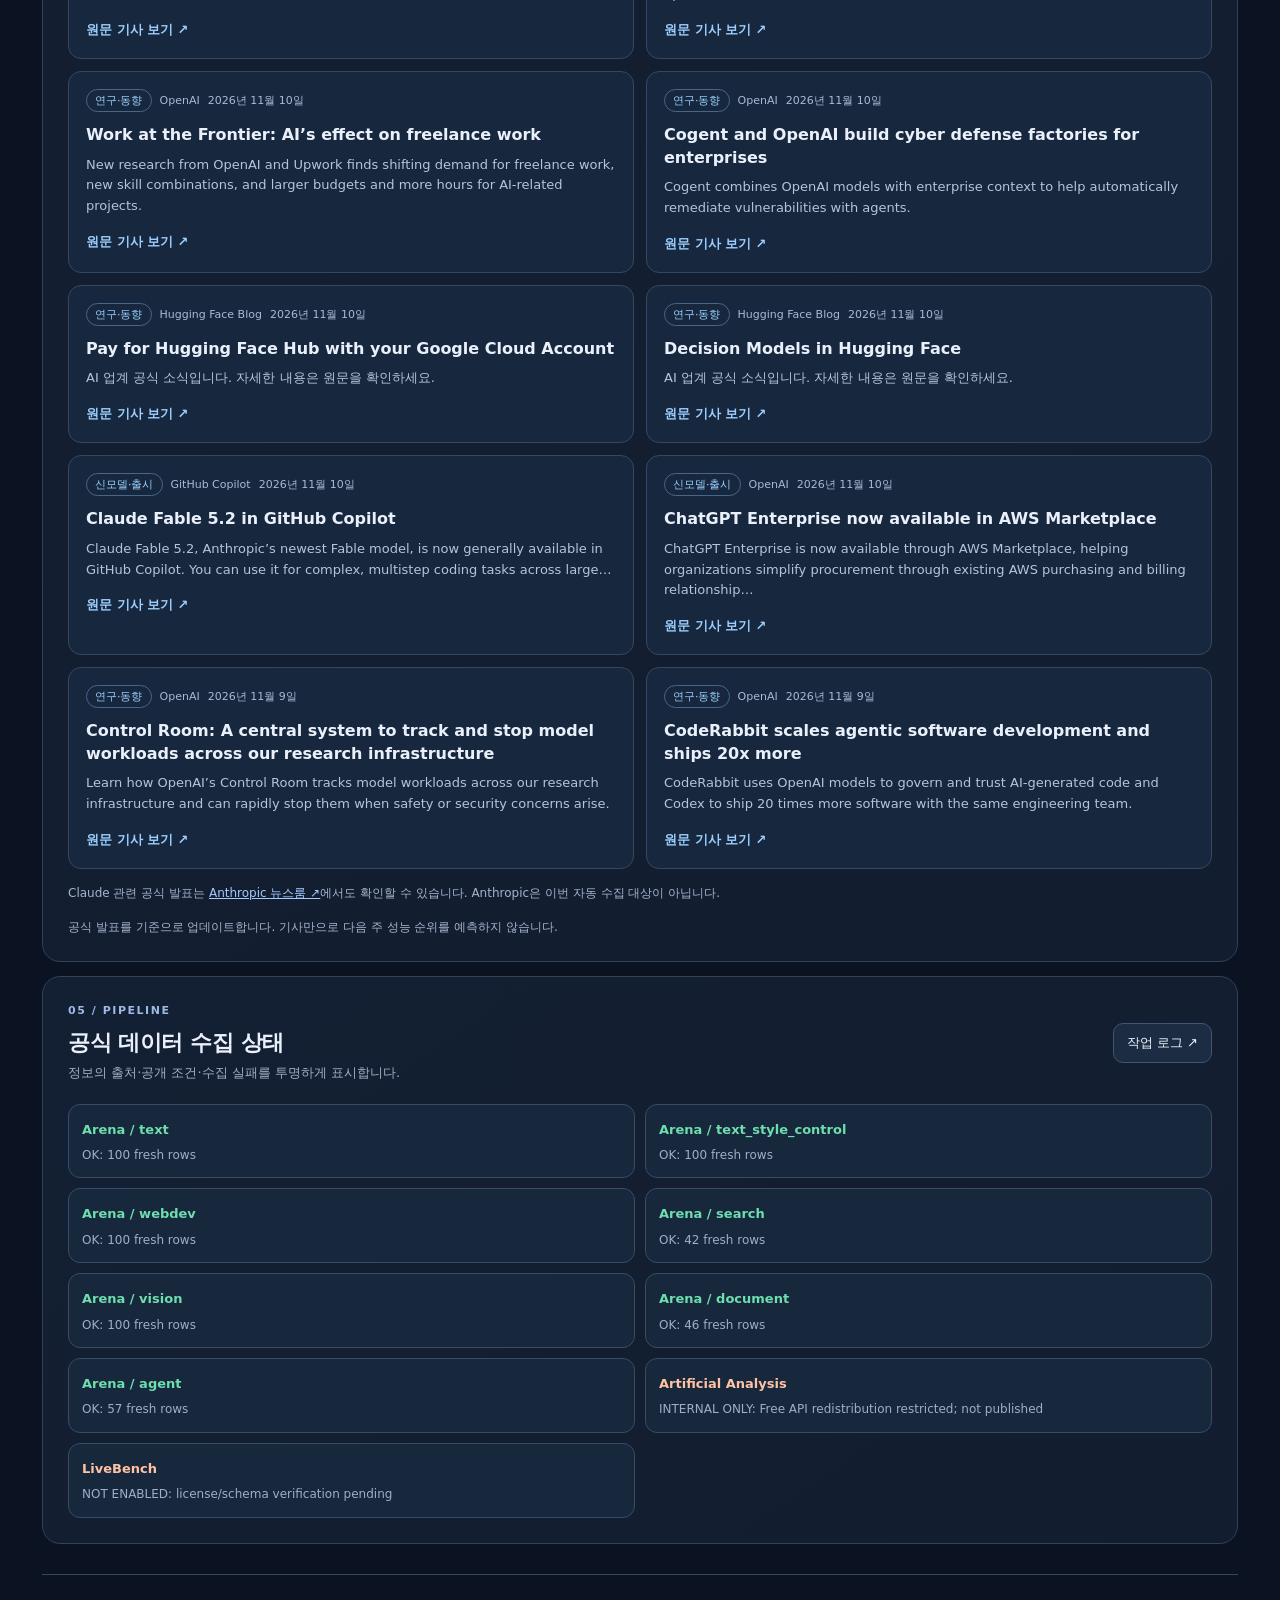
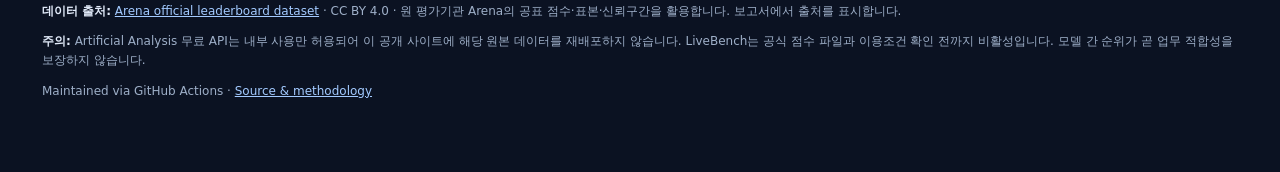
==== commit c236a3a6: "Add 7/14/21 day news filter and official Anthropic newsroom quick link" ====
--- a/site/index.html
+++ b/site/index.html
@@ -9,7 +9,7 @@
 <div class="tablewrap"><table><thead><tr><th>순위</th><th>모델</th><th>점수</th><th>신뢰구간 (95%)</th><th>전주 점수 변화</th><th>발표일</th></tr></thead><tbody id="rankings"><tr><td colspan="6">데이터 수집 전</td></tr></tbody></table></div><div class="tablefoot" id="rank-foot"></div></section>
 <div class="twocol"><section class="panel"><div class="sectionhead"><div><div class="eyebrow">02 / COMPARE</div><h2>AI 모델 직접 비교</h2><p>선택한 동일 평가에서 최대 3개 모델 비교</p></div></div><div class="comparison-controls" id="compare-options"></div><div id="compare-chart" class="chartarea"></div></section>
 <section class="panel"><div class="sectionhead"><div><div class="eyebrow">03 / HISTORY</div><h2>주간 성능 변화</h2><p>동일 방법론과 동일 영역의 주간 스냅샷</p></div></div><div id="trend-chart" class="chartarea"></div><div id="trend-summary" class="muted"></div></section></div>
-<section class="panel" id="ai-news-board"><div class="sectionhead"><div><div class="eyebrow">04 / AI RELEASE RADAR</div><h2>AI 신모델 · 업데이트 · 글로벌 동향</h2><p>모델 신규 발표, 기능 변경과 벤치마크 관련 소식을 짧게 정리하고 공식 원문을 연결합니다.</p></div></div><div class="news-toolbar"><label>주제<select id="ai-news-kind"><option>전체</option></select></label><label>발표 출처<select id="ai-news-source"><option>전체</option></select></label><span class="muted" id="ai-news-count">수집 전</span></div><div class="muted" id="ai-news-updated">기사 확인 중</div><div class="news-grid" id="ai-news-items"><p class="muted">공식 발표 기사 수집 중입니다.</p></div><p class="news-disclaimer" id="ai-news-status">원문 링크를 확인한 공식 발표 위주로 모읍니다. 출시 소식은 벤치마크 점수나 다음 순위를 보장하지 않습니다.</p></section>
+<section class="panel" id="ai-news-board"><div class="sectionhead"><div><div class="eyebrow">04 / AI RELEASE RADAR</div><h2>AI 신모델 · 업데이트 · 글로벌 동향</h2><p>모델 신규 발표, 기능 변경과 벤치마크 관련 소식을 짧게 정리하고 공식 원문을 연결합니다.</p></div></div><div class="news-toolbar"><label>주제<select id="ai-news-kind"><option>전체</option></select></label><label>발표 출처<select id="ai-news-source"><option>전체</option></select></label><label>기간<select id="ai-news-days"><option value="7">최근 7일</option><option value="14">최근 14일</option><option value="21">최근 21일</option></select></label><span class="muted" id="ai-news-count">수집 전</span></div><div class="muted" id="ai-news-updated">기사 확인 중</div><div class="news-grid" id="ai-news-items"><p class="muted">공식 발표 기사 수집 중입니다.</p></div><p class="news-disclaimer">Claude 관련 공식 발표는 <a href="https://www.anthropic.com/news" target="_blank" rel="noopener noreferrer">Anthropic 뉴스룸 ↗</a>에서도 확인할 수 있습니다. Anthropic은 이번 자동 수집 대상이 아닙니다.</p><p class="news-disclaimer" id="ai-news-status">원문 링크를 확인한 공식 발표 위주로 모읍니다. 출시 소식은 벤치마크 점수나 다음 순위를 보장하지 않습니다.</p></section>
 <section class="panel"><div class="sectionhead"><div><div class="eyebrow">05 / PIPELINE</div><h2>공식 데이터 수집 상태</h2><p>정보의 출처·공개 조건·수집 실패를 투명하게 표시합니다.</p></div><a href="https://github.com/minijoaa85-cpu/-ai-global-monitor/actions" target="_blank" rel="noopener" class="outline">작업 로그 ↗</a></div><div id="source-state" class="states"></div></section>
 <footer><p><strong>데이터 출처:</strong> <a href="https://huggingface.co/datasets/lmarena-ai/leaderboard-dataset" target="_blank" rel="noopener">Arena official leaderboard dataset</a> · CC BY 4.0 · 원 평가기관 Arena의 공표 점수·표본·신뢰구간을 활용합니다. 보고서에서 출처를 표시합니다.</p><p><strong>주의:</strong> Artificial Analysis 무료 API는 내부 사용만 허용되어 이 공개 사이트에 해당 원본 데이터를 재배포하지 않습니다. LiveBench는 공식 점수 파일과 이용조건 확인 전까지 비활성입니다. 모델 간 순위가 곧 업무 적합성을 보장하지 않습니다.</p><p class="muted">Maintained via GitHub Actions · <a href="https://github.com/minijoaa85-cpu/-ai-global-monitor">Source & methodology</a></p></footer>
 </main><script defer src="./v4.js"></script><script defer src="./news.js"></script></body></html>
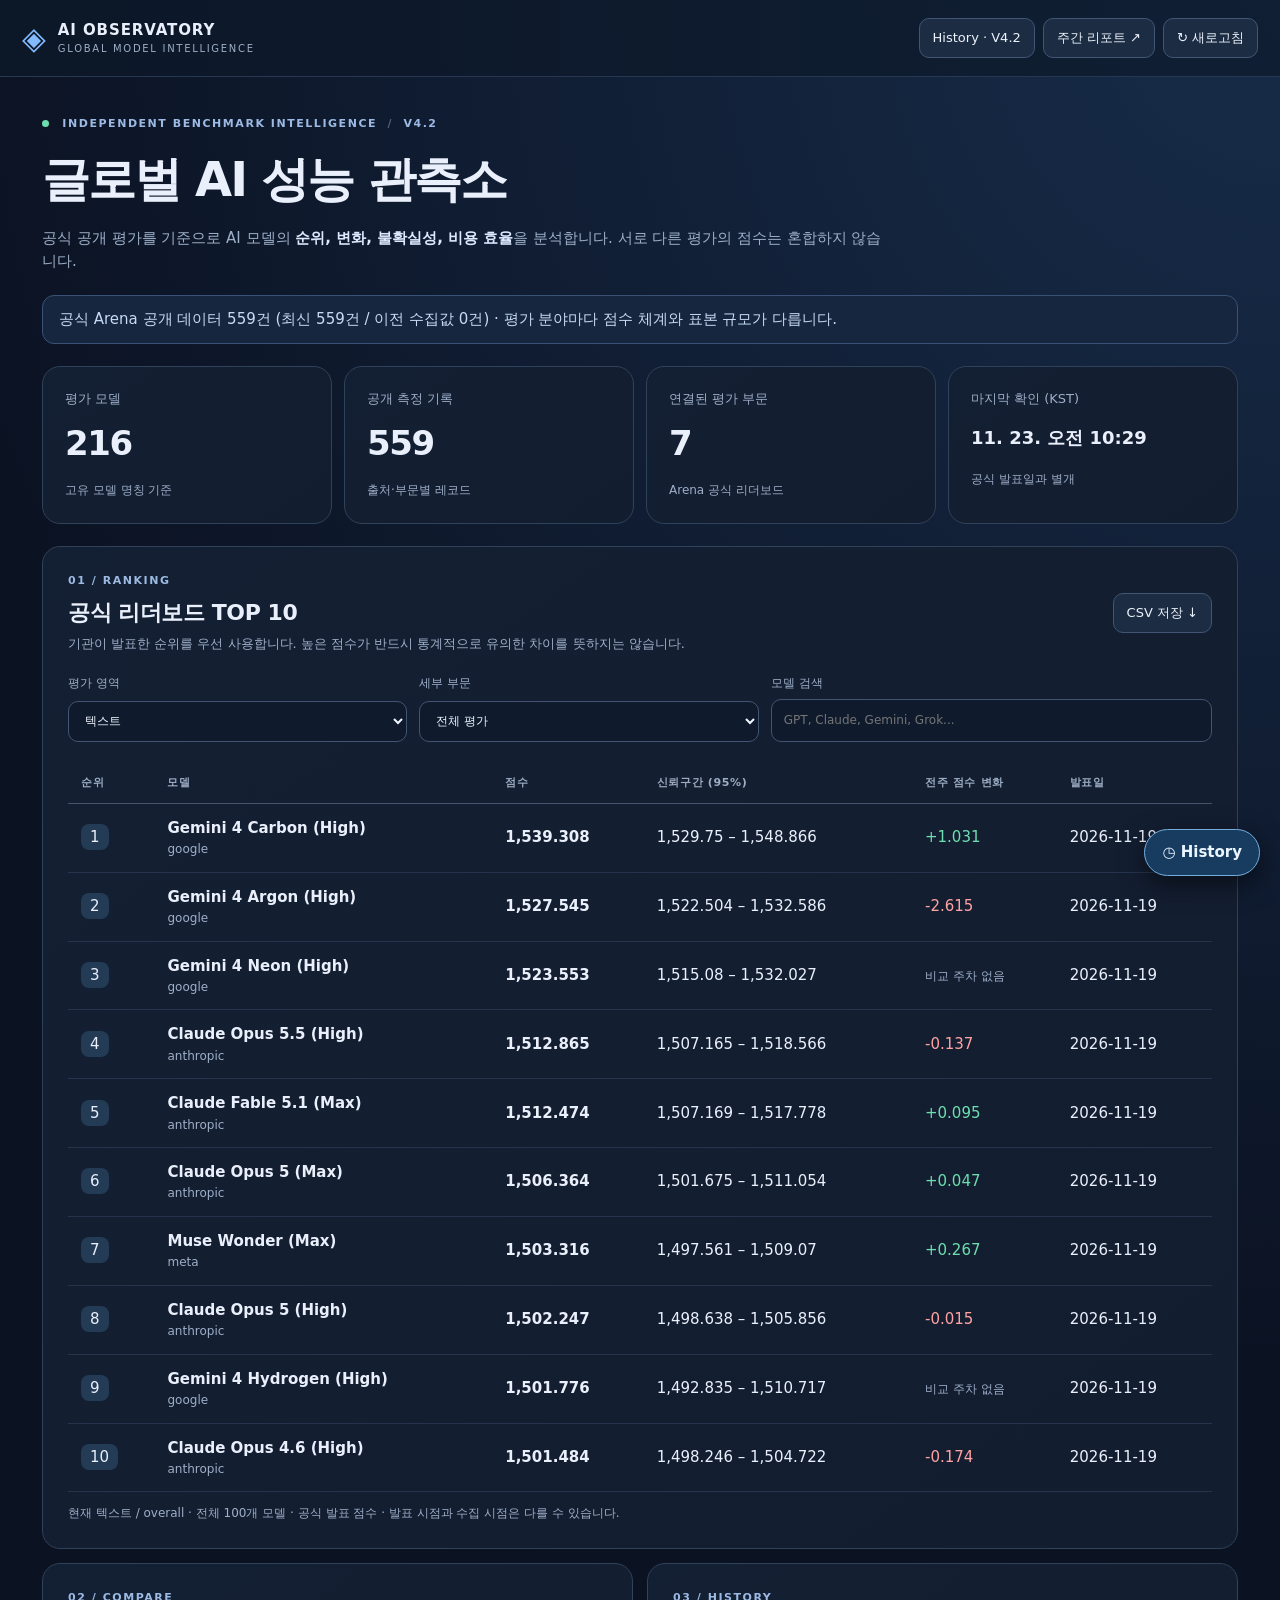
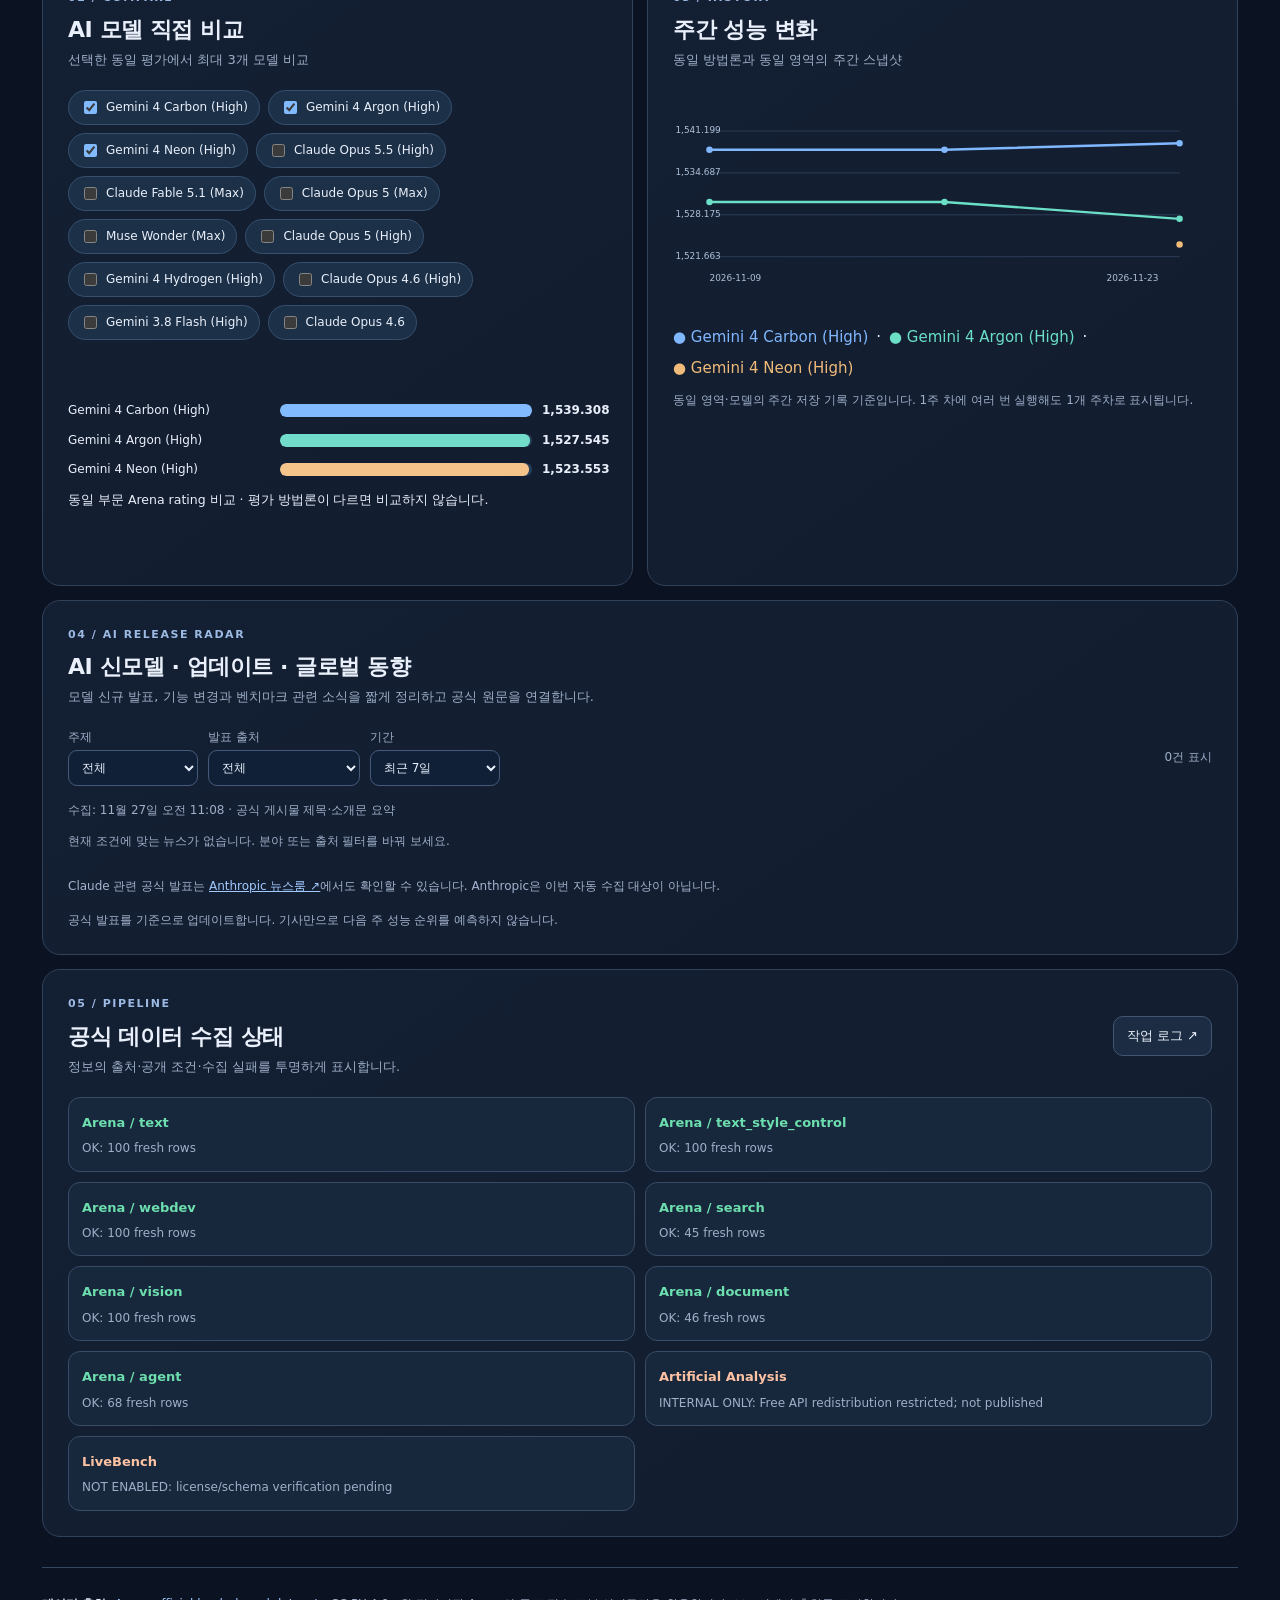
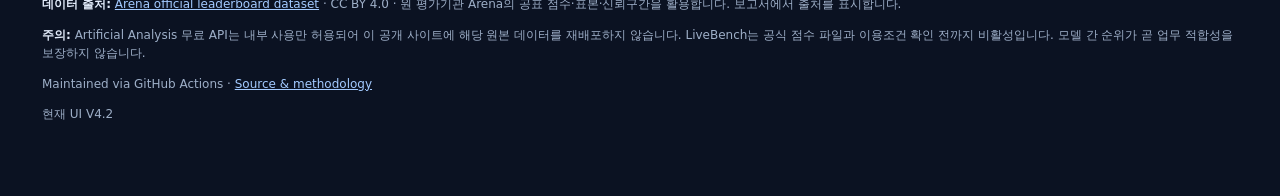
==== commit db0259ad: "V4.2: add right-hand PSI Radar-style History menu and PDF/PPT downloads" ====
--- a/site/index.html
+++ b/site/index.html
@@ -1,7 +1,7 @@
 <!DOCTYPE html>
-<html lang="ko"><head><meta charset="UTF-8"><meta name="viewport" content="width=device-width,initial-scale=1"><meta name="theme-color" content="#0b1222"><meta name="description" content="공식 공개 데이터 기반 글로벌 생성형 AI 평가 분석 대시보드"><title>AI Observatory · Global benchmark V4.0</title><link rel="stylesheet" href="./v4.css"></head>
-<body><header class="topbar"><div class="brand"><span class="glyph">◈</span><div><b>AI OBSERVATORY</b><small>GLOBAL MODEL INTELLIGENCE</small></div></div><div class="headright"><a href="weekly-report.html" class="outline">주간 리포트 ↗</a><button id="refresh" class="outline">↻ 새로고침</button></div></header>
-<main><div class="eyebrow"><span class="dot"></span> INDEPENDENT BENCHMARK INTELLIGENCE <span class="sep">/</span> V4.0</div><h1>글로벌 AI 성능 관측소</h1><p class="subtitle">공식 공개 평가를 기준으로 AI 모델의 <strong>순위, 변화, 불확실성, 비용 효율</strong>을 분석합니다. 서로 다른 평가의 점수는 혼합하지 않습니다.</p>
+<html lang="ko"><head><meta charset="UTF-8"><meta name="viewport" content="width=device-width,initial-scale=1"><meta name="theme-color" content="#0b1222"><meta name="description" content="공식 공개 데이터 기반 글로벌 생성형 AI 평가 분석 대시보드"><title>AI Observatory · Global benchmark V4.0</title><link rel="stylesheet" href="./v4.css"><link rel="stylesheet" href="./history.css"></head>
+<body><header class="topbar"><div class="brand"><span class="glyph">◈</span><div><b>AI OBSERVATORY</b><small>GLOBAL MODEL INTELLIGENCE</small></div></div><div class="headright"><button type="button" class="outline" data-history-open aria-expanded="false" aria-controls="history-drawer">History · V4.2</button><a href="weekly-report.html" class="outline">주간 리포트 ↗</a><button id="refresh" class="outline">↻ 새로고침</button></div></header>
+<main><div class="eyebrow"><span class="dot"></span> INDEPENDENT BENCHMARK INTELLIGENCE <span class="sep">/</span> V4.2</div><h1>글로벌 AI 성능 관측소</h1><p class="subtitle">공식 공개 평가를 기준으로 AI 모델의 <strong>순위, 변화, 불확실성, 비용 효율</strong>을 분석합니다. 서로 다른 평가의 점수는 혼합하지 않습니다.</p>
 <div id="notice" class="notice" role="status">데이터를 확인하고 있습니다.</div>
 <div class="metrics"><article class="metric"><small>평가 모델</small><strong id="stat-models">—</strong><span>고유 모델 명칭 기준</span></article><article class="metric"><small>공개 측정 기록</small><strong id="stat-records">—</strong><span>출처·부문별 레코드</span></article><article class="metric"><small>연결된 평가 부문</small><strong id="stat-boards">—</strong><span>Arena 공식 리더보드</span></article><article class="metric"><small>마지막 확인 (KST)</small><strong id="stat-updated" class="date">—</strong><span>공식 발표일과 별개</span></article></div>
 <section class="panel"><div class="sectionhead"><div><div class="eyebrow">01 / RANKING</div><h2>공식 리더보드 TOP 10</h2><p>기관이 발표한 순위를 우선 사용합니다. 높은 점수가 반드시 통계적으로 유의한 차이를 뜻하지는 않습니다.</p></div><button id="export" class="outline">CSV 저장 ↓</button></div>
@@ -11,5 +11,15 @@
 <section class="panel"><div class="sectionhead"><div><div class="eyebrow">03 / HISTORY</div><h2>주간 성능 변화</h2><p>동일 방법론과 동일 영역의 주간 스냅샷</p></div></div><div id="trend-chart" class="chartarea"></div><div id="trend-summary" class="muted"></div></section></div>
 <section class="panel" id="ai-news-board"><div class="sectionhead"><div><div class="eyebrow">04 / AI RELEASE RADAR</div><h2>AI 신모델 · 업데이트 · 글로벌 동향</h2><p>모델 신규 발표, 기능 변경과 벤치마크 관련 소식을 짧게 정리하고 공식 원문을 연결합니다.</p></div></div><div class="news-toolbar"><label>주제<select id="ai-news-kind"><option>전체</option></select></label><label>발표 출처<select id="ai-news-source"><option>전체</option></select></label><label>기간<select id="ai-news-days"><option value="7">최근 7일</option><option value="14">최근 14일</option><option value="21">최근 21일</option></select></label><span class="muted" id="ai-news-count">수집 전</span></div><div class="muted" id="ai-news-updated">기사 확인 중</div><div class="news-grid" id="ai-news-items"><p class="muted">공식 발표 기사 수집 중입니다.</p></div><p class="news-disclaimer">Claude 관련 공식 발표는 <a href="https://www.anthropic.com/news" target="_blank" rel="noopener noreferrer">Anthropic 뉴스룸 ↗</a>에서도 확인할 수 있습니다. Anthropic은 이번 자동 수집 대상이 아닙니다.</p><p class="news-disclaimer" id="ai-news-status">원문 링크를 확인한 공식 발표 위주로 모읍니다. 출시 소식은 벤치마크 점수나 다음 순위를 보장하지 않습니다.</p></section>
 <section class="panel"><div class="sectionhead"><div><div class="eyebrow">05 / PIPELINE</div><h2>공식 데이터 수집 상태</h2><p>정보의 출처·공개 조건·수집 실패를 투명하게 표시합니다.</p></div><a href="https://github.com/minijoaa85-cpu/-ai-global-monitor/actions" target="_blank" rel="noopener" class="outline">작업 로그 ↗</a></div><div id="source-state" class="states"></div></section>
-<footer><p><strong>데이터 출처:</strong> <a href="https://huggingface.co/datasets/lmarena-ai/leaderboard-dataset" target="_blank" rel="noopener">Arena official leaderboard dataset</a> · CC BY 4.0 · 원 평가기관 Arena의 공표 점수·표본·신뢰구간을 활용합니다. 보고서에서 출처를 표시합니다.</p><p><strong>주의:</strong> Artificial Analysis 무료 API는 내부 사용만 허용되어 이 공개 사이트에 해당 원본 데이터를 재배포하지 않습니다. LiveBench는 공식 점수 파일과 이용조건 확인 전까지 비활성입니다. 모델 간 순위가 곧 업무 적합성을 보장하지 않습니다.</p><p class="muted">Maintained via GitHub Actions · <a href="https://github.com/minijoaa85-cpu/-ai-global-monitor">Source & methodology</a></p></footer>
-</main><script defer src="./v4.js"></script><script defer src="./news.js"></script></body></html>+<footer><p><strong>데이터 출처:</strong> <a href="https://huggingface.co/datasets/lmarena-ai/leaderboard-dataset" target="_blank" rel="noopener">Arena official leaderboard dataset</a> · CC BY 4.0 · 원 평가기관 Arena의 공표 점수·표본·신뢰구간을 활용합니다. 보고서에서 출처를 표시합니다.</p><p><strong>주의:</strong> Artificial Analysis 무료 API는 내부 사용만 허용되어 이 공개 사이트에 해당 원본 데이터를 재배포하지 않습니다. LiveBench는 공식 점수 파일과 이용조건 확인 전까지 비활성입니다. 모델 간 순위가 곧 업무 적합성을 보장하지 않습니다.</p><p class="muted">Maintained via GitHub Actions · <a href="https://github.com/minijoaa85-cpu/-ai-global-monitor">Source & methodology</a></p><p class="muted" id="ui-release-label">현재 UI V4.2 · 개발 이력 관리</p></footer>
+</main><button type="button" class="history-fab" data-history-open aria-expanded="false" aria-controls="history-drawer">◷ History</button>
+<div id="history-backdrop" class="history-backdrop" hidden></div>
+<aside id="history-drawer" class="history-drawer" role="dialog" aria-modal="true" aria-label="개발 버전 히스토리" hidden>
+<div class="history-drawer-head"><div><div class="eyebrow">RELEASE & DEVELOPMENT ARCHIVE</div><h2>Version History · 업데이트 이력</h2><p>PSI Radar처럼 버전별 개발 내용과 자료를 관리합니다.</p></div><button id="history-close" class="outline" type="button">닫기 ×</button></div>
+<div class="history-summary"><div><span>최신 버전</span><strong id="history-current-version">—</strong></div><div><span>기록 수</span><strong id="history-version-count">—</strong></div><div><span>기준일</span><strong id="history-updated-on">—</strong></div></div>
+<div class="history-docs"><a href="docs/ai-observatory-version-history.pdf" download>전체 히스토리 PDF ↓</a><a href="docs/ai-observatory-version-history.pptx" download>수정 가능한 PPT ↓</a></div>
+<div class="history-controls"><label for="history-filter">버전 그룹</label><select id="history-filter" aria-label="버전 필터"><option value="all">전체 버전</option></select></div>
+<div id="history-status">개발 이력을 불러오는 중</div><div id="history-list" class="history-list"></div>
+<p class="history-note">개발 History는 성능 데이터의 주간 시계열과 별도로 관리합니다. 근거는 GitHub 구현 기록이며, PDF/PPT와 화면은 같은 JSON에서 생성됩니다.</p>
+</aside>
+<script defer src="./v4.js"></script><script defer src="./news.js"></script><script defer src="./history.js"></script></body></html>
--- a/site/v4.css
+++ b/site/v4.css
@@ -1,3 +1,5 @@
 :root{color-scheme:dark;--bg:#0b1222;--panel:#131f32;--panel2:#19283e;--edge:#30415a;--muted:#9eafc8;--txt:#eaf0fb;--a:#78bcff;--green:#6ddeae;--red:#ffa2a2}*{box-sizing:border-box}body{margin:0;background:radial-gradient(circle at 100% 0,#172c49 0,transparent 38%),var(--bg);color:var(--txt);font:15px/1.55 system-ui,-apple-system,"Noto Sans KR",sans-serif}a{color:#a3caff}button,select,input{font:inherit}button{cursor:pointer}.topbar{padding:18px max(22px,calc((100% - 1240px)/2));display:flex;align-items:center;justify-content:space-between;gap:12px;border-bottom:1px solid #283751;background:#0d1829aa}.brand{display:flex;align-items:center;gap:12px;line-height:1.25}.brand b{font-size:15px;letter-spacing:.06em}.brand small{display:block;font-size:10px;letter-spacing:.17em;color:var(--muted);margin-top:3px}.glyph{font-size:31px;color:#83baff}.headright{display:flex;gap:8px}.outline{border:1px solid #415673;background:#1b2c43;color:#edf3fc;padding:9px 13px;border-radius:10px;text-decoration:none;font-size:13px;white-space:nowrap}main{max-width:1240px;margin:0 auto;padding:38px 22px 60px}.eyebrow{font-size:11px;letter-spacing:.14em;color:#9cbae3;font-weight:700}.dot{display:inline-block;background:var(--green);width:7px;height:7px;border-radius:50%;margin-right:8px}.sep{opacity:.45;margin:0 5px}h1{font-size:clamp(30px,4.6vw,48px);margin:10px 0;letter-spacing:-.04em}h2{font-size:22px;margin:7px 0 3px;letter-spacing:-.02em}.subtitle{color:var(--muted);margin:0 0 22px;max-width:840px}.subtitle strong{color:#dce9ff}.notice{padding:12px 16px;border:1px solid #3a5276;border-radius:12px;background:#15263e;margin:16px 0;color:#c7daf5}.metrics{display:grid;grid-template-columns:repeat(4,minmax(0,1fr));gap:12px;margin:22px 0}.metric,.panel{background:linear-gradient(145deg,var(--panel),#131d30);border:1px solid var(--edge);border-radius:18px;min-width:0}.metric{padding:22px}.metric small{display:block;color:var(--muted);font-size:13px}.metric strong{font-size:34px;letter-spacing:-.04em;display:block;margin:8px 0}.metric strong.date{font-size:18px;letter-spacing:0;margin:15px 0}.metric span{color:var(--muted);font-size:12px}.panel{padding:25px;margin-top:14px}.sectionhead{display:flex;align-items:center;justify-content:space-between;gap:14px;margin-bottom:20px}.sectionhead p{color:var(--muted);font-size:13px;margin:0}.filters{display:grid;grid-template-columns:1fr 1fr 1.3fr;gap:12px;margin-bottom:20px}.filters label{font-size:12px;color:var(--muted);display:grid;gap:7px}.filters select,.filters input{width:100%;padding:11px 12px;border-radius:10px;border:1px solid #415572;background:#0f1b2d;color:#eff5ff;outline-offset:2px}.tablewrap{overflow-x:auto}table{width:100%;border-collapse:collapse;white-space:nowrap}th{font-size:11px;letter-spacing:.06em;text-transform:uppercase;color:#9dadc4;text-align:left;font-weight:600;border-bottom:1px solid #45546d;padding:12px 13px}td{padding:13px;border-bottom:1px solid #25344c}td.model{font-weight:650}td .provider{display:block;color:var(--muted);font-weight:400;font-size:12px}td .rank{background:#233b55;border-radius:8px;padding:4px 9px}.up{color:var(--green)}.down{color:var(--red)}.muted,.tablefoot{color:var(--muted);font-size:12px}.tablefoot{margin-top:12px}.twocol{display:grid;grid-template-columns:1fr 1fr;gap:14px}.twocol .panel{margin-top:14px}.comparison-controls{display:flex;flex-wrap:wrap;gap:8px;margin:10px 0}.option{display:flex;align-items:center;gap:6px;border:1px solid #36506e;background:#1c3048;padding:7px 11px;border-radius:25px;font-size:12px;max-width:100%}.option input{accent-color:#81baff}.chartarea{min-height:210px;display:flex;flex-direction:column;justify-content:center;gap:11px}.barrow{display:grid;grid-template-columns:minmax(80px,1.6fr) minmax(90px,2fr) 65px;gap:10px;align-items:center;font-size:12px}.barrow .name{overflow:hidden;text-overflow:ellipsis;white-space:nowrap}.track{height:13px;border-radius:6px;background:#263d57;overflow:hidden}.fill{height:100%;border-radius:6px;background:#81baff}.fill.second{background:#70dcc9}.fill.third{background:#f4c48b}.chartarea svg{width:100%;min-height:215px}.chartarea text{fill:#afc2db;font:11px system-ui}.states{display:grid;grid-template-columns:repeat(2,minmax(0,1fr));gap:10px}.state{border:1px solid #384c68;background:#17273c;padding:13px;border-radius:12px;overflow-wrap:anywhere}.state b{font-size:13px}.state span{display:block;color:var(--muted);font-size:12px;margin-top:5px}.state.good b{color:var(--green)}.state.bad b{color:#ffc3a4}footer{margin-top:30px;font-size:12px;color:var(--muted);border-top:1px solid #344761;padding-top:15px}footer strong{color:#e2ebfa}@media(max-width:900px){.metrics{grid-template-columns:repeat(2,1fr)}.twocol{grid-template-columns:1fr}.metric strong{font-size:29px}}@media(max-width:580px){main{padding:28px 15px}.topbar{padding:13px 15px}.brand small{font-size:9px}.headright .outline{font-size:11px;padding:8px}.metrics{gap:9px}.metric{padding:16px}.metric strong{font-size:26px}.metric strong.date{font-size:13px}.panel{padding:17px}.filters{grid-template-columns:1fr 1fr}.filters label:last-child{grid-column:1 / -1}.sectionhead{align-items:start}.sectionhead .outline{padding:7px 9px}.states{grid-template-columns:1fr}h2{font-size:19px}.chartarea{min-height:190px}}
 /* V4.1 editorial updates board */
 .news-toolbar{display:flex;align-items:center;gap:10px;flex-wrap:wrap;margin-bottom:15px}.news-toolbar label{display:flex;flex-direction:column;gap:4px;font-size:12px;color:var(--muted)}.news-toolbar select{background:#102037;border:1px solid #455a78;border-radius:9px;color:#eaf2ff;min-width:130px;padding:9px}.news-toolbar .muted{margin-left:auto}.news-grid{display:grid;grid-template-columns:repeat(2,minmax(0,1fr));gap:12px}.news-item{border:1px solid #354763;background:#17283e;border-radius:13px;padding:17px;min-width:0}.news-meta{display:flex;gap:8px;align-items:center;flex-wrap:wrap;font-size:11px;color:#a9bad3}.news-tag{border:1px solid #46668a;border-radius:14px;padding:2px 8px;color:#9bd0ff}.news-stale{color:#f8c17e}.news-item h3{font-size:16px;line-height:1.4;margin:12px 0 8px;overflow-wrap:anywhere}.news-item p{font-size:13px;line-height:1.6;color:#b5c4d9;margin:0 0 13px;overflow-wrap:anywhere}.news-item a{font-size:13px;font-weight:650;color:#9ccfff;text-decoration:none}.news-item a:hover{text-decoration:underline}.news-disclaimer{color:#a4b4ce;font-size:12px;margin:15px 0 0}@media(max-width:680px){.news-grid{grid-template-columns:1fr}.news-toolbar .muted{margin-left:0;width:100%}.news-item{padding:15px}}
+
+.news-item p.news-original{color:#839bb9;font-size:12px;line-height:1.5;margin-top:-6px}.news-item p.news-original:empty{display:none}
--- a/site/history.css
+++ b/site/history.css
@@ -0,0 +1,30 @@
+/* Version History side drawer — PSI Radar interaction pattern */
+.history-open{overflow:hidden}.history-fab{position:fixed;right:20px;bottom:24px;z-index:40;background:#173c60;border:1px solid #76addf;box-shadow:0 8px 26px #0008;color:#eaf5ff;border-radius:999px;padding:11px 17px;font-weight:700;cursor:pointer}
+.history-fab:hover,.history-fab:focus-visible{background:#265989}
+.history-backdrop{position:fixed;inset:0;background:#030a14ad;z-index:60}
+.history-backdrop[hidden],.history-drawer[hidden]{display:none}
+.history-drawer{position:fixed;z-index:61;right:0;top:0;bottom:0;width:min(570px,100vw);background:#101d30;box-shadow:-15px 0 48px #020811c9;overflow-y:auto;padding:24px;overscroll-behavior:contain;border-left:1px solid #476280}
+.history-drawer-head{display:flex;justify-content:space-between;align-items:flex-start;gap:12px;border-bottom:1px solid #38516f;padding-bottom:13px}
+.history-drawer h2{margin:5px 0 5px;font-size:24px}
+.history-drawer-head p{color:#a9b9d1;margin:0;font-size:13px}
+#history-close{padding:9px 13px;white-space:nowrap}
+.history-summary{display:grid;grid-template-columns:repeat(3,minmax(0,1fr));gap:9px;margin:17px 0}
+.history-summary div{background:#172a42;border:1px solid #385573;border-radius:10px;padding:12px;min-width:0}
+.history-summary span{font-size:11px;color:#a9b9d1;display:block}
+.history-summary strong{font-size:19px;display:block;margin-top:6px;overflow-wrap:anywhere}
+.history-docs{display:grid;grid-template-columns:1fr 1fr;gap:8px;margin:13px 0}
+.history-docs a{display:block;border:1px solid #5b8fb8;border-radius:10px;text-align:center;padding:11px 8px;text-decoration:none;background:#1b4568;color:#dff3ff;font-size:13px}
+.history-controls{display:flex;align-items:center;gap:10px;margin:18px 0}
+.history-controls label{color:#b4c5d9;font-size:13px}
+.history-controls select{color:#edf6ff;background:#182d46;border:1px solid #527392;border-radius:9px;padding:9px}
+#history-status{color:#a6b6ca;font-size:12px;margin-bottom:12px}
+.history-list{display:grid;grid-template-columns:1fr;gap:10px}
+.history-entry{background:#172941;border:1px solid #395473;border-radius:13px;padding:14px}
+.history-meta{display:flex;justify-content:space-between;gap:10px;font-size:12px;color:#a7bcd5}.history-meta strong{font-size:13px;color:#92ceff}
+.history-entry h3{font-size:17px;margin:9px 0 5px}
+.history-entry p{font-size:13px;color:#ccdaeb;margin:0 0 9px}
+.history-entry details{padding:9px 10px;background:#112239;border-radius:8px;font-size:12px}
+.history-entry details summary{cursor:pointer;color:#9ed3ff;font-weight:600}
+.history-entry dt{font-weight:700;color:#95caff;margin-top:11px}.history-entry dd{margin:3px 0 5px;color:#dae7f5;overflow-wrap:anywhere}.history-entry a{color:#a1cfff}
+.history-note{font-size:12px;color:#a9bad0;line-height:1.6}
+@media(max-width:580px){.history-fab{right:12px;bottom:14px}.history-drawer{padding:16px}.history-summary strong{font-size:15px}.history-summary div{padding:10px}.history-drawer h2{font-size:21px}.history-docs a{font-size:12px}.history-drawer-head{gap:6px}}
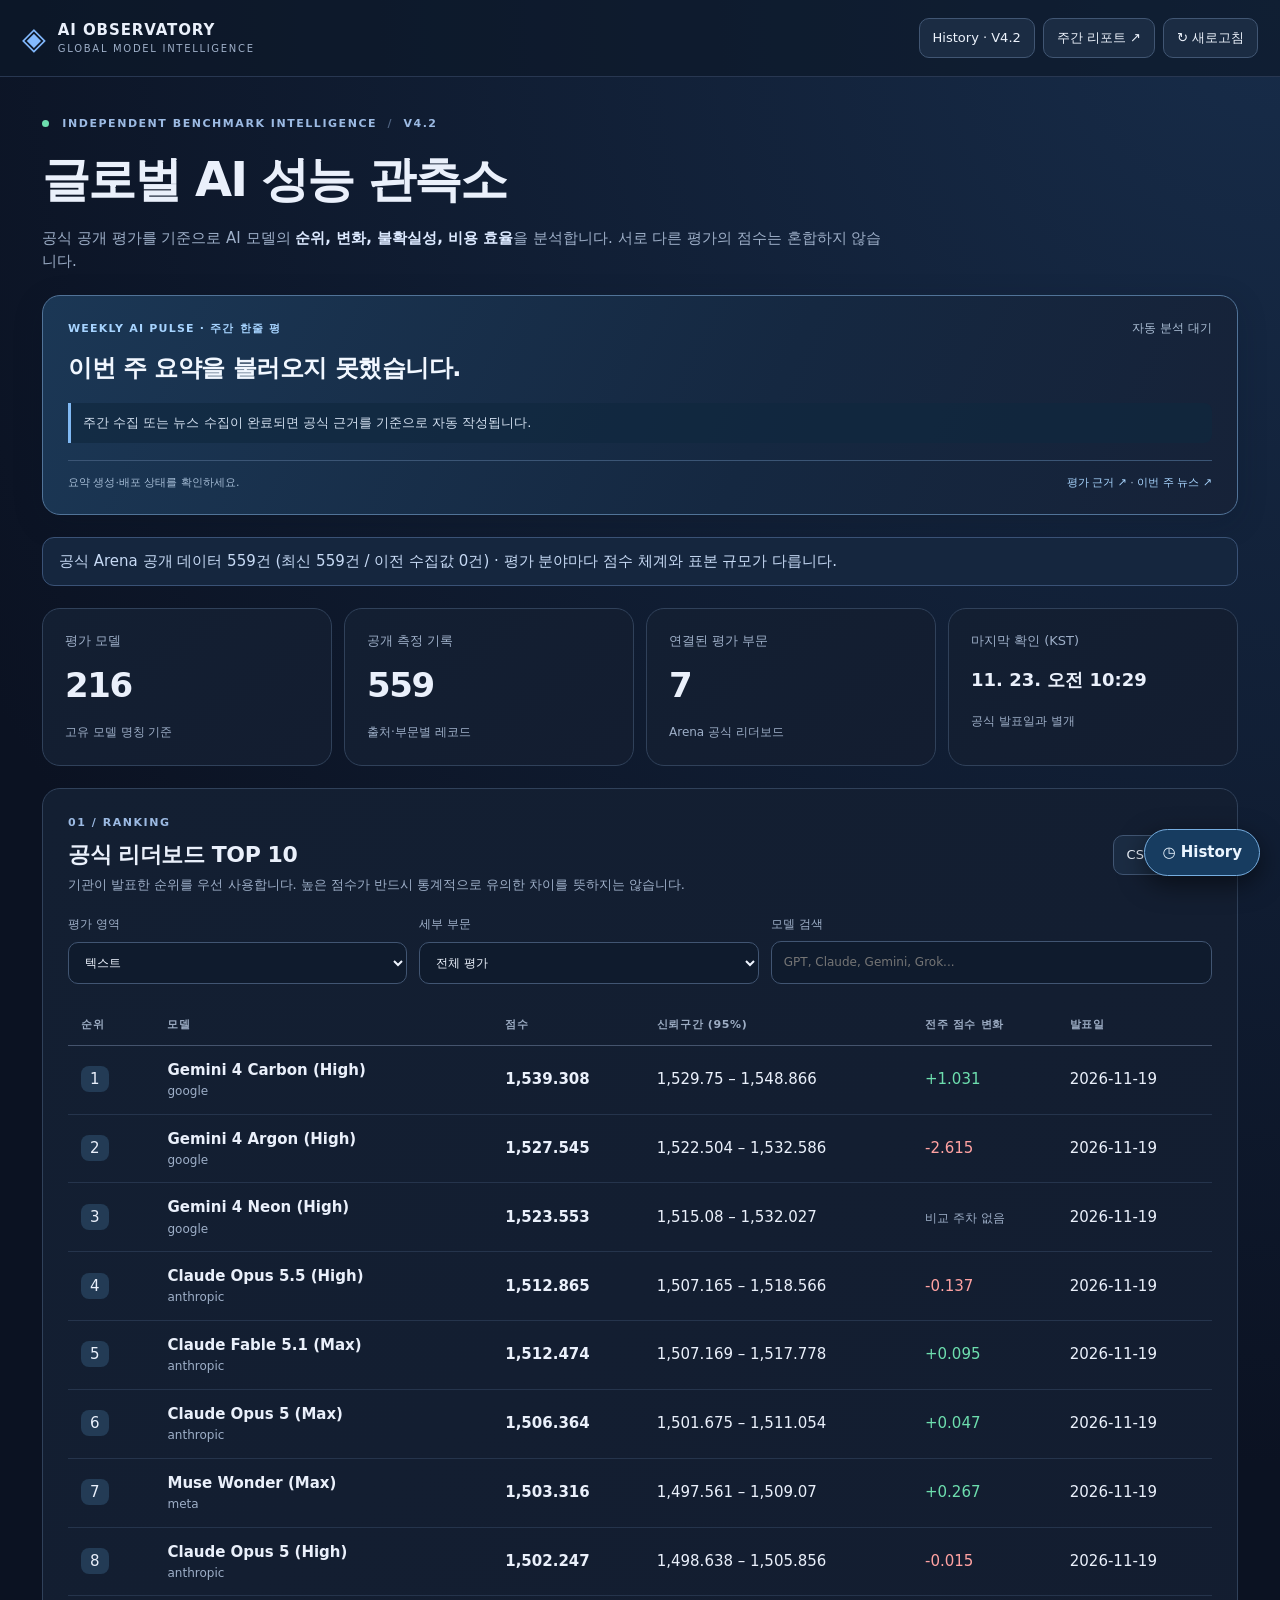
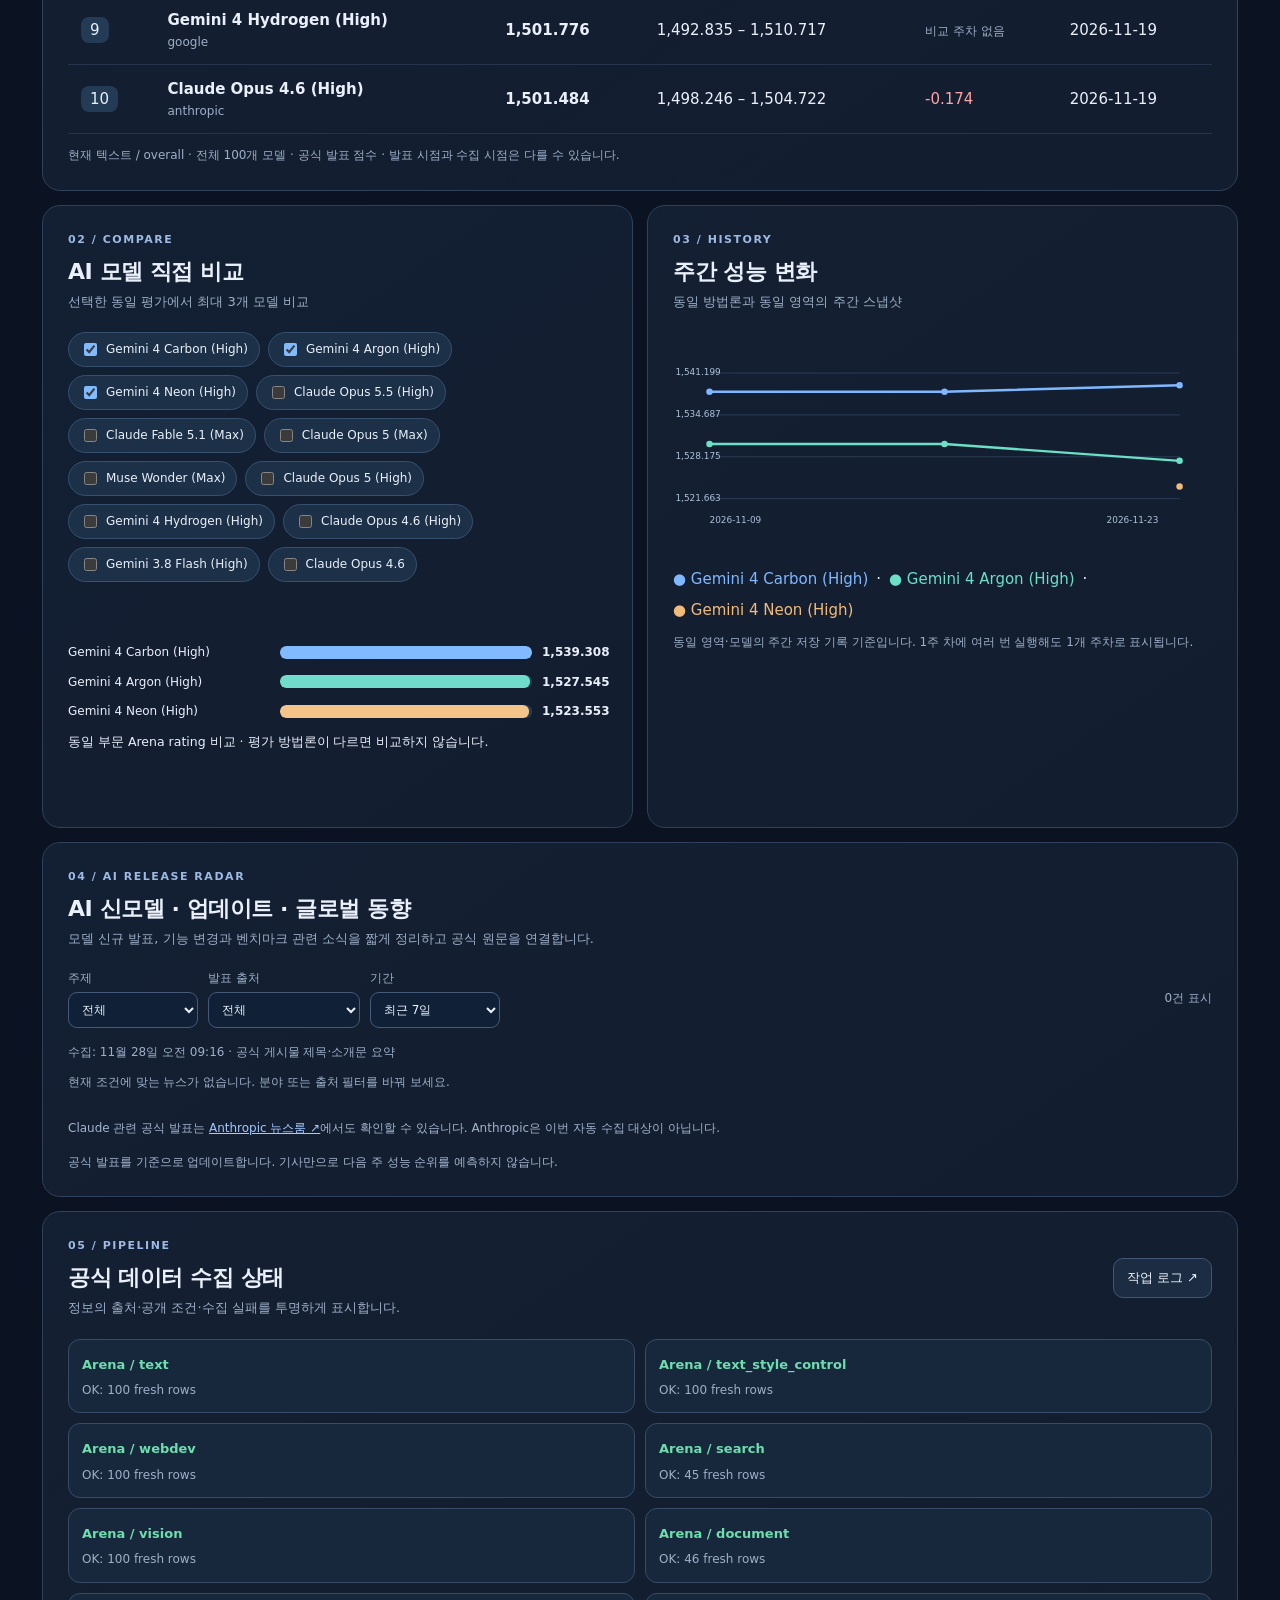
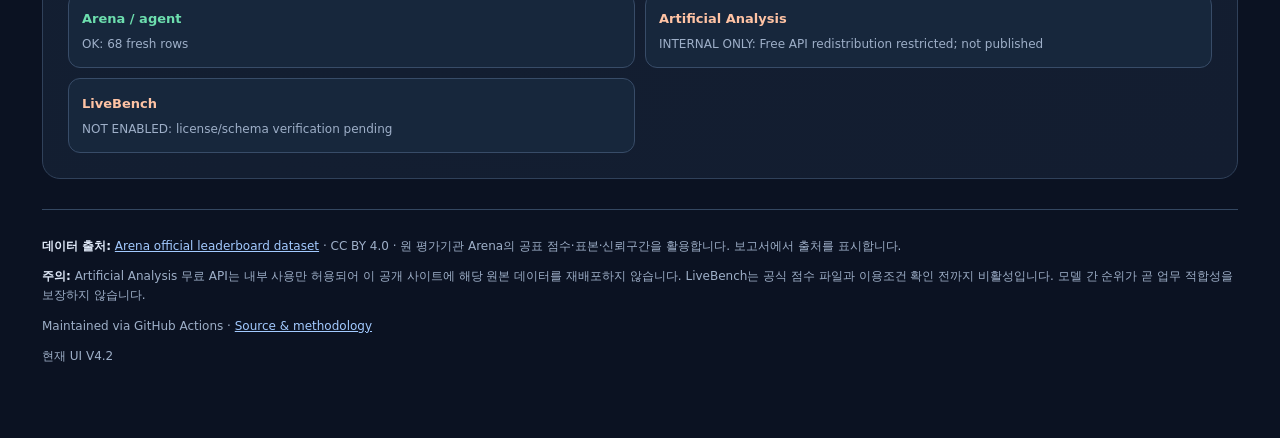
==== commit 4c501c90: "Add Weekly AI Pulse before KPI cards at top of dashboard" ====
--- a/site/index.html
+++ b/site/index.html
@@ -1,7 +1,13 @@
 <!DOCTYPE html>
-<html lang="ko"><head><meta charset="UTF-8"><meta name="viewport" content="width=device-width,initial-scale=1"><meta name="theme-color" content="#0b1222"><meta name="description" content="공식 공개 데이터 기반 글로벌 생성형 AI 평가 분석 대시보드"><title>AI Observatory · Global benchmark V4.0</title><link rel="stylesheet" href="./v4.css"><link rel="stylesheet" href="./history.css"></head>
+<html lang="ko"><head><meta charset="UTF-8"><meta name="viewport" content="width=device-width,initial-scale=1"><meta name="theme-color" content="#0b1222"><meta name="description" content="공식 공개 데이터 기반 글로벌 생성형 AI 평가 분석 대시보드"><title>AI Observatory · Global benchmark V4.0</title><link rel="stylesheet" href="./v4.css"><link rel="stylesheet" href="./history.css"><link rel="stylesheet" href="./weekly-pulse.css"></head>
 <body><header class="topbar"><div class="brand"><span class="glyph">◈</span><div><b>AI OBSERVATORY</b><small>GLOBAL MODEL INTELLIGENCE</small></div></div><div class="headright"><button type="button" class="outline" data-history-open aria-expanded="false" aria-controls="history-drawer">History · V4.2</button><a href="weekly-report.html" class="outline">주간 리포트 ↗</a><button id="refresh" class="outline">↻ 새로고침</button></div></header>
 <main><div class="eyebrow"><span class="dot"></span> INDEPENDENT BENCHMARK INTELLIGENCE <span class="sep">/</span> V4.2</div><h1>글로벌 AI 성능 관측소</h1><p class="subtitle">공식 공개 평가를 기준으로 AI 모델의 <strong>순위, 변화, 불확실성, 비용 효율</strong>을 분석합니다. 서로 다른 평가의 점수는 혼합하지 않습니다.</p>
+<section class="weekly-pulse" id="weekly-pulse" aria-label="이번 주 AI 핵심 한줄 평">
+<div class="weekly-pulse-head"><span class="weekly-pulse-kicker">WEEKLY AI PULSE · 주간 한줄 평</span><span id="weekly-pulse-date" class="weekly-pulse-date">공식 평가 데이터 확인 중</span></div>
+<h2 id="weekly-pulse-headline">이번 주 AI 성능과 업데이트 동향을 분석 중입니다.</h2>
+<div class="weekly-pulse-insights" id="weekly-pulse-insights"><p>데이터를 읽는 중입니다.</p></div>
+<div class="weekly-pulse-bottom"><span id="weekly-pulse-quality">공식 리더보드와 발표 소식만으로 판단합니다.</span><span><a id="weekly-pulse-benchmark-link" href="https://huggingface.co/datasets/lmarena-ai/leaderboard-dataset" target="_blank" rel="noopener noreferrer">평가 근거 ↗</a> · <a href="#ai-news-board">이번 주 뉴스 ↗</a></span></div>
+</section>
 <div id="notice" class="notice" role="status">데이터를 확인하고 있습니다.</div>
 <div class="metrics"><article class="metric"><small>평가 모델</small><strong id="stat-models">—</strong><span>고유 모델 명칭 기준</span></article><article class="metric"><small>공개 측정 기록</small><strong id="stat-records">—</strong><span>출처·부문별 레코드</span></article><article class="metric"><small>연결된 평가 부문</small><strong id="stat-boards">—</strong><span>Arena 공식 리더보드</span></article><article class="metric"><small>마지막 확인 (KST)</small><strong id="stat-updated" class="date">—</strong><span>공식 발표일과 별개</span></article></div>
 <section class="panel"><div class="sectionhead"><div><div class="eyebrow">01 / RANKING</div><h2>공식 리더보드 TOP 10</h2><p>기관이 발표한 순위를 우선 사용합니다. 높은 점수가 반드시 통계적으로 유의한 차이를 뜻하지는 않습니다.</p></div><button id="export" class="outline">CSV 저장 ↓</button></div>
@@ -22,4 +28,4 @@
 <div id="history-status">개발 이력을 불러오는 중</div><div id="history-list" class="history-list"></div>
 <p class="history-note">개발 History는 성능 데이터의 주간 시계열과 별도로 관리합니다. 근거는 GitHub 구현 기록이며, PDF/PPT와 화면은 같은 JSON에서 생성됩니다.</p>
 </aside>
-<script defer src="./v4.js"></script><script defer src="./news.js"></script><script defer src="./history.js"></script></body></html>+<script defer src="./v4.js"></script><script defer src="./news.js"></script><script defer src="./history.js"></script><script defer src="./weekly-pulse.js"></script></body></html>
--- a/site/weekly-pulse.css
+++ b/site/weekly-pulse.css
@@ -0,0 +1,10 @@
+.weekly-pulse{margin:20px 0 22px;border:1px solid #517398;border-radius:18px;padding:23px 25px;background:linear-gradient(115deg,#1b3755 0%,#152841 60%,#162238 100%);box-shadow:0 8px 30px #08132430}
+.weekly-pulse-head,.weekly-pulse-bottom{display:flex;align-items:center;justify-content:space-between;flex-wrap:wrap;gap:9px}
+.weekly-pulse-kicker{font-size:11px;font-weight:800;letter-spacing:.11em;color:#a7d4ff}
+.weekly-pulse-date{font-size:12px;color:#acbfd6}
+.weekly-pulse h2{font-size:clamp(17px,2.3vw,24px);line-height:1.5;letter-spacing:-.02em;margin:12px 0 17px;color:#f1f7ff}
+.weekly-pulse-insights{display:grid;gap:8px}.weekly-pulse-insights p{margin:0;padding:10px 12px;border-left:3px solid #80b9f4;background:#10273eaa;border-radius:0 8px 8px 0;font-size:13px;color:#d2dfef;line-height:1.55}
+.weekly-pulse-bottom{border-top:1px solid #3b5575;padding-top:13px;margin-top:17px;color:#a4bbd4;font-size:11px}
+.weekly-pulse-bottom a{color:#a9d6ff;text-decoration:none}.weekly-pulse-bottom a:hover{text-decoration:underline}
+.weekly-pulse-quality{color:#facba0}
+@media(max-width:600px){.weekly-pulse{padding:16px;margin:15px 0 20px}.weekly-pulse h2{margin:12px 0 14px}.weekly-pulse-insights p{font-size:12px}.weekly-pulse-bottom{align-items:flex-start}}
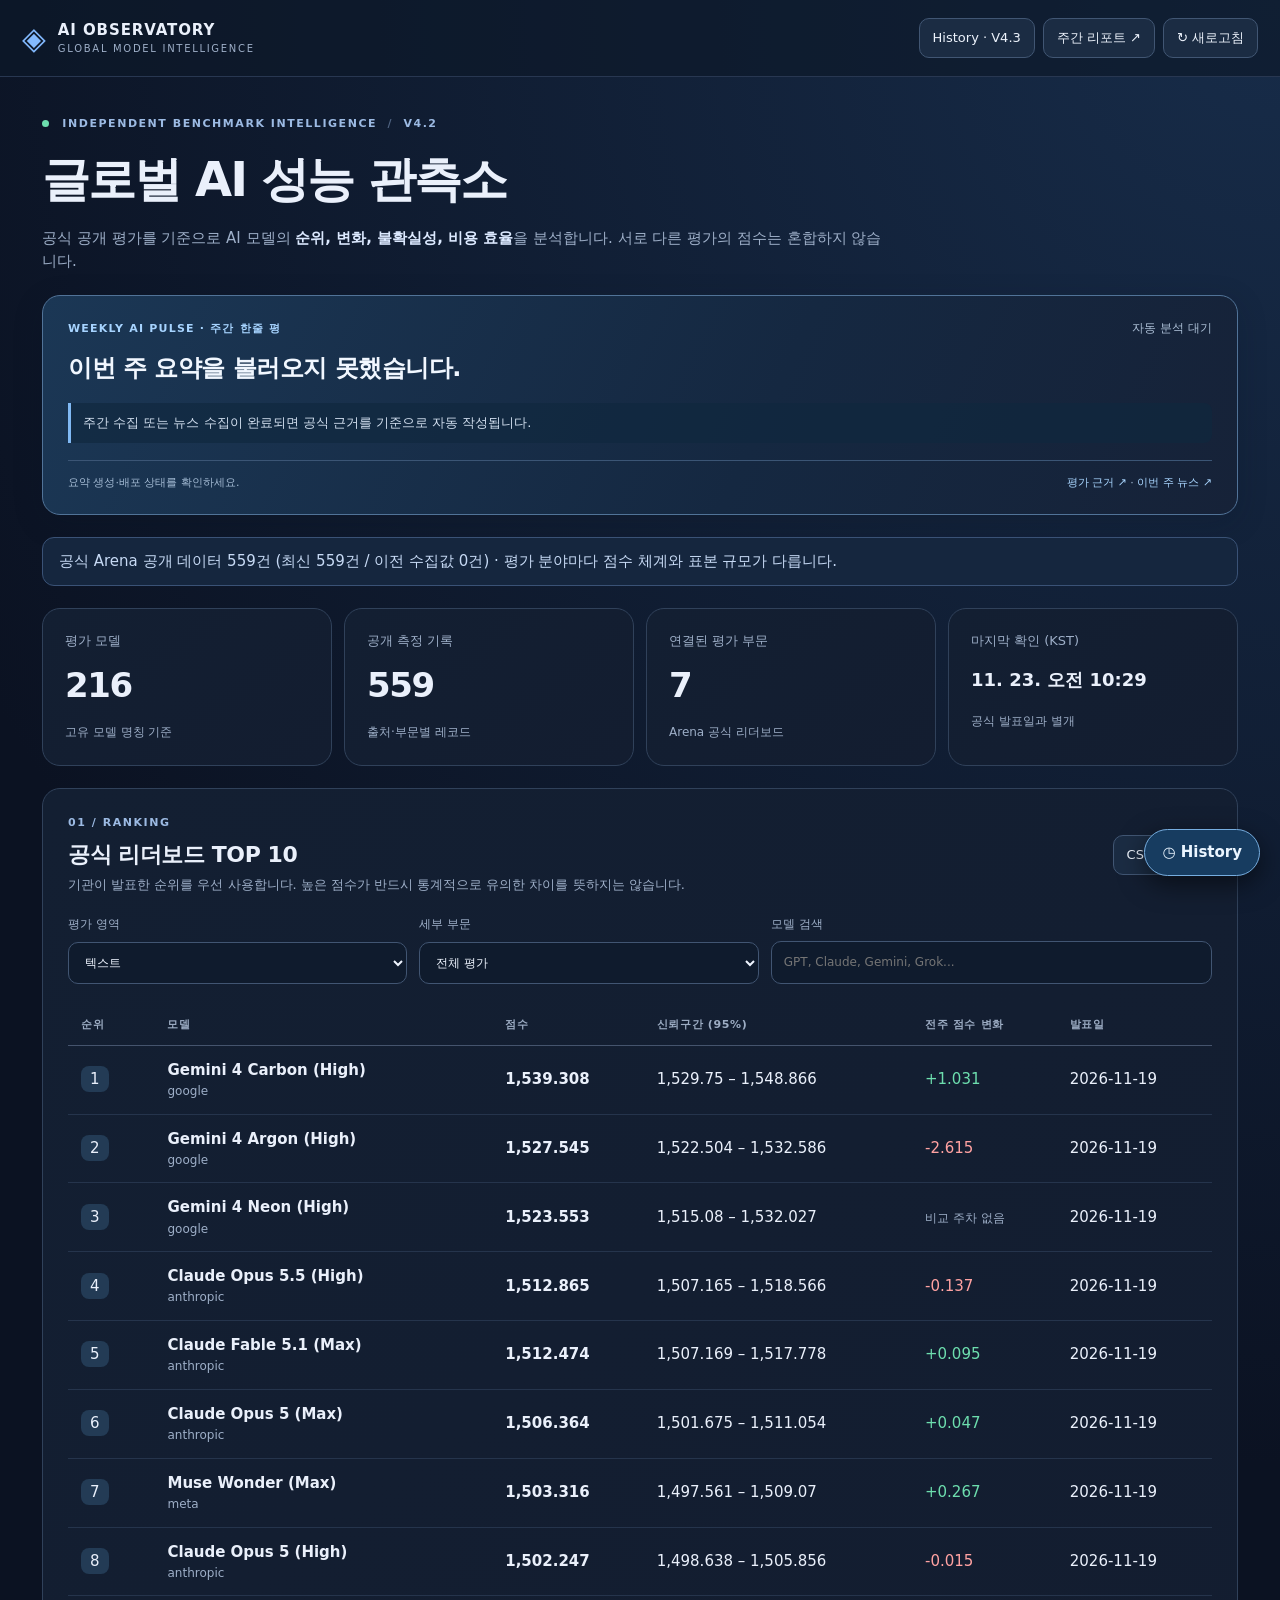
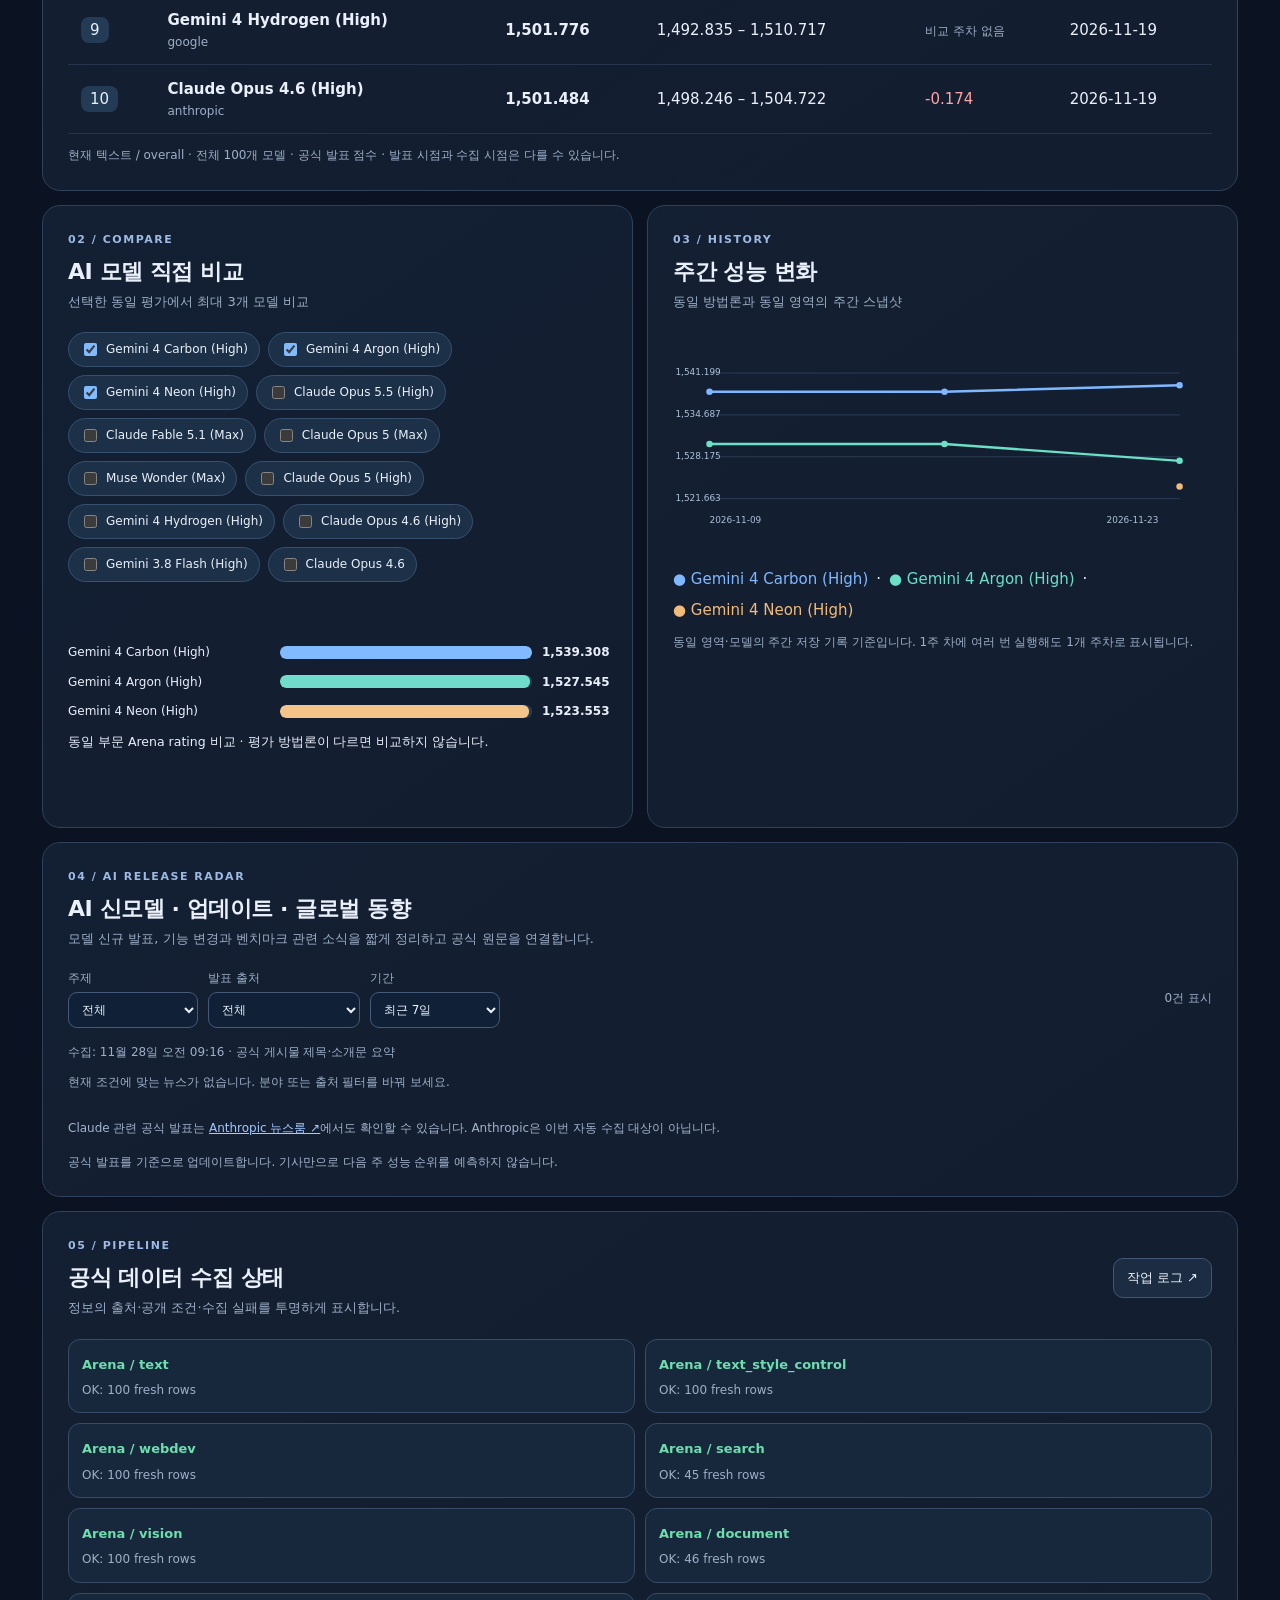
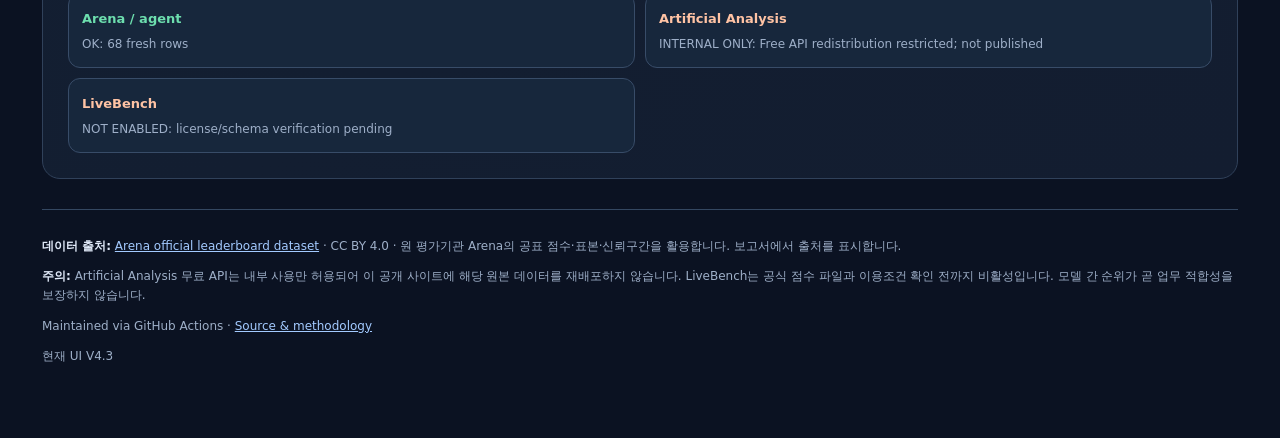
==== commit a682a500: "Label newly added Weekly AI Pulse interface V4.3" ====
--- a/site/index.html
+++ b/site/index.html
@@ -1,6 +1,6 @@
 <!DOCTYPE html>
 <html lang="ko"><head><meta charset="UTF-8"><meta name="viewport" content="width=device-width,initial-scale=1"><meta name="theme-color" content="#0b1222"><meta name="description" content="공식 공개 데이터 기반 글로벌 생성형 AI 평가 분석 대시보드"><title>AI Observatory · Global benchmark V4.0</title><link rel="stylesheet" href="./v4.css"><link rel="stylesheet" href="./history.css"><link rel="stylesheet" href="./weekly-pulse.css"></head>
-<body><header class="topbar"><div class="brand"><span class="glyph">◈</span><div><b>AI OBSERVATORY</b><small>GLOBAL MODEL INTELLIGENCE</small></div></div><div class="headright"><button type="button" class="outline" data-history-open aria-expanded="false" aria-controls="history-drawer">History · V4.2</button><a href="weekly-report.html" class="outline">주간 리포트 ↗</a><button id="refresh" class="outline">↻ 새로고침</button></div></header>
+<body><header class="topbar"><div class="brand"><span class="glyph">◈</span><div><b>AI OBSERVATORY</b><small>GLOBAL MODEL INTELLIGENCE</small></div></div><div class="headright"><button type="button" class="outline" data-history-open aria-expanded="false" aria-controls="history-drawer">History · V4.3</button><a href="weekly-report.html" class="outline">주간 리포트 ↗</a><button id="refresh" class="outline">↻ 새로고침</button></div></header>
 <main><div class="eyebrow"><span class="dot"></span> INDEPENDENT BENCHMARK INTELLIGENCE <span class="sep">/</span> V4.2</div><h1>글로벌 AI 성능 관측소</h1><p class="subtitle">공식 공개 평가를 기준으로 AI 모델의 <strong>순위, 변화, 불확실성, 비용 효율</strong>을 분석합니다. 서로 다른 평가의 점수는 혼합하지 않습니다.</p>
 <section class="weekly-pulse" id="weekly-pulse" aria-label="이번 주 AI 핵심 한줄 평">
 <div class="weekly-pulse-head"><span class="weekly-pulse-kicker">WEEKLY AI PULSE · 주간 한줄 평</span><span id="weekly-pulse-date" class="weekly-pulse-date">공식 평가 데이터 확인 중</span></div>
@@ -17,7 +17,7 @@
 <section class="panel"><div class="sectionhead"><div><div class="eyebrow">03 / HISTORY</div><h2>주간 성능 변화</h2><p>동일 방법론과 동일 영역의 주간 스냅샷</p></div></div><div id="trend-chart" class="chartarea"></div><div id="trend-summary" class="muted"></div></section></div>
 <section class="panel" id="ai-news-board"><div class="sectionhead"><div><div class="eyebrow">04 / AI RELEASE RADAR</div><h2>AI 신모델 · 업데이트 · 글로벌 동향</h2><p>모델 신규 발표, 기능 변경과 벤치마크 관련 소식을 짧게 정리하고 공식 원문을 연결합니다.</p></div></div><div class="news-toolbar"><label>주제<select id="ai-news-kind"><option>전체</option></select></label><label>발표 출처<select id="ai-news-source"><option>전체</option></select></label><label>기간<select id="ai-news-days"><option value="7">최근 7일</option><option value="14">최근 14일</option><option value="21">최근 21일</option></select></label><span class="muted" id="ai-news-count">수집 전</span></div><div class="muted" id="ai-news-updated">기사 확인 중</div><div class="news-grid" id="ai-news-items"><p class="muted">공식 발표 기사 수집 중입니다.</p></div><p class="news-disclaimer">Claude 관련 공식 발표는 <a href="https://www.anthropic.com/news" target="_blank" rel="noopener noreferrer">Anthropic 뉴스룸 ↗</a>에서도 확인할 수 있습니다. Anthropic은 이번 자동 수집 대상이 아닙니다.</p><p class="news-disclaimer" id="ai-news-status">원문 링크를 확인한 공식 발표 위주로 모읍니다. 출시 소식은 벤치마크 점수나 다음 순위를 보장하지 않습니다.</p></section>
 <section class="panel"><div class="sectionhead"><div><div class="eyebrow">05 / PIPELINE</div><h2>공식 데이터 수집 상태</h2><p>정보의 출처·공개 조건·수집 실패를 투명하게 표시합니다.</p></div><a href="https://github.com/minijoaa85-cpu/-ai-global-monitor/actions" target="_blank" rel="noopener" class="outline">작업 로그 ↗</a></div><div id="source-state" class="states"></div></section>
-<footer><p><strong>데이터 출처:</strong> <a href="https://huggingface.co/datasets/lmarena-ai/leaderboard-dataset" target="_blank" rel="noopener">Arena official leaderboard dataset</a> · CC BY 4.0 · 원 평가기관 Arena의 공표 점수·표본·신뢰구간을 활용합니다. 보고서에서 출처를 표시합니다.</p><p><strong>주의:</strong> Artificial Analysis 무료 API는 내부 사용만 허용되어 이 공개 사이트에 해당 원본 데이터를 재배포하지 않습니다. LiveBench는 공식 점수 파일과 이용조건 확인 전까지 비활성입니다. 모델 간 순위가 곧 업무 적합성을 보장하지 않습니다.</p><p class="muted">Maintained via GitHub Actions · <a href="https://github.com/minijoaa85-cpu/-ai-global-monitor">Source & methodology</a></p><p class="muted" id="ui-release-label">현재 UI V4.2 · 개발 이력 관리</p></footer>
+<footer><p><strong>데이터 출처:</strong> <a href="https://huggingface.co/datasets/lmarena-ai/leaderboard-dataset" target="_blank" rel="noopener">Arena official leaderboard dataset</a> · CC BY 4.0 · 원 평가기관 Arena의 공표 점수·표본·신뢰구간을 활용합니다. 보고서에서 출처를 표시합니다.</p><p><strong>주의:</strong> Artificial Analysis 무료 API는 내부 사용만 허용되어 이 공개 사이트에 해당 원본 데이터를 재배포하지 않습니다. LiveBench는 공식 점수 파일과 이용조건 확인 전까지 비활성입니다. 모델 간 순위가 곧 업무 적합성을 보장하지 않습니다.</p><p class="muted">Maintained via GitHub Actions · <a href="https://github.com/minijoaa85-cpu/-ai-global-monitor">Source & methodology</a></p><p class="muted" id="ui-release-label">현재 UI V4.3 · 개발 이력 관리</p></footer>
 </main><button type="button" class="history-fab" data-history-open aria-expanded="false" aria-controls="history-drawer">◷ History</button>
 <div id="history-backdrop" class="history-backdrop" hidden></div>
 <aside id="history-drawer" class="history-drawer" role="dialog" aria-modal="true" aria-label="개발 버전 히스토리" hidden>
